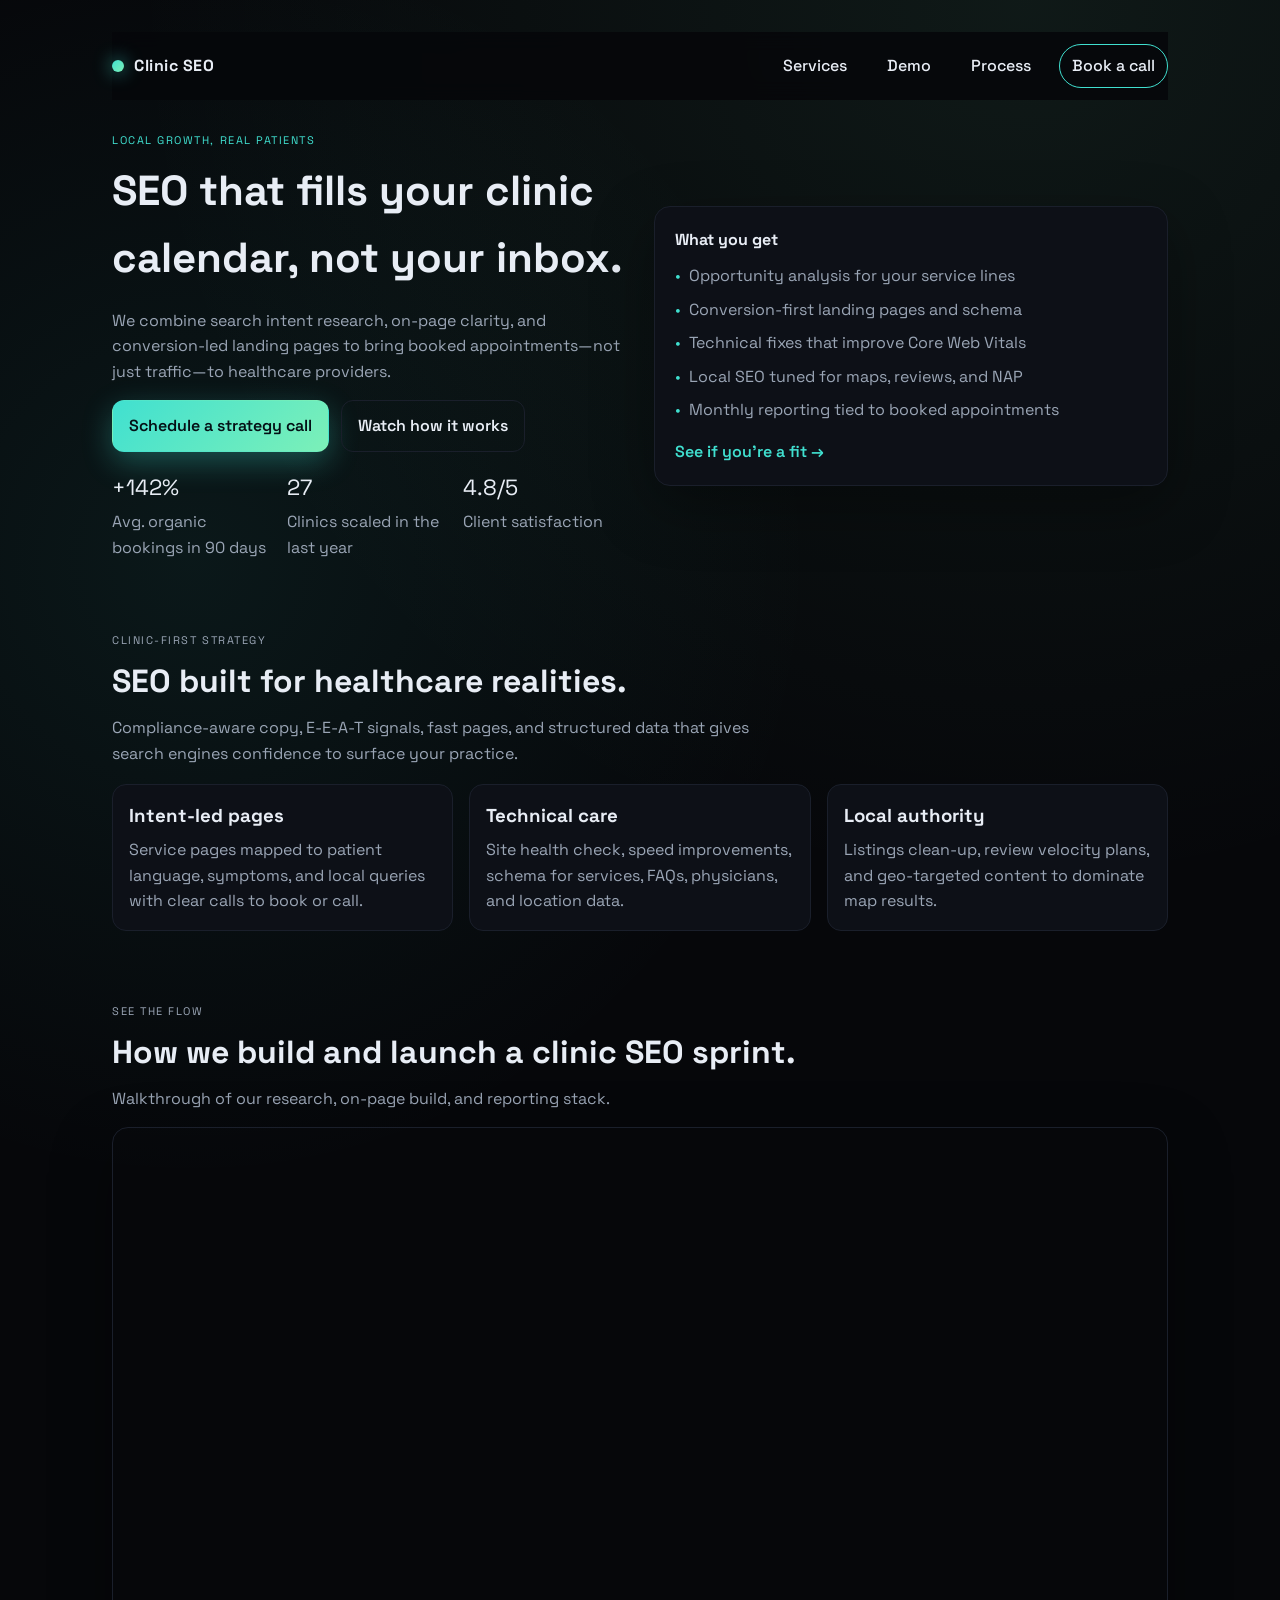
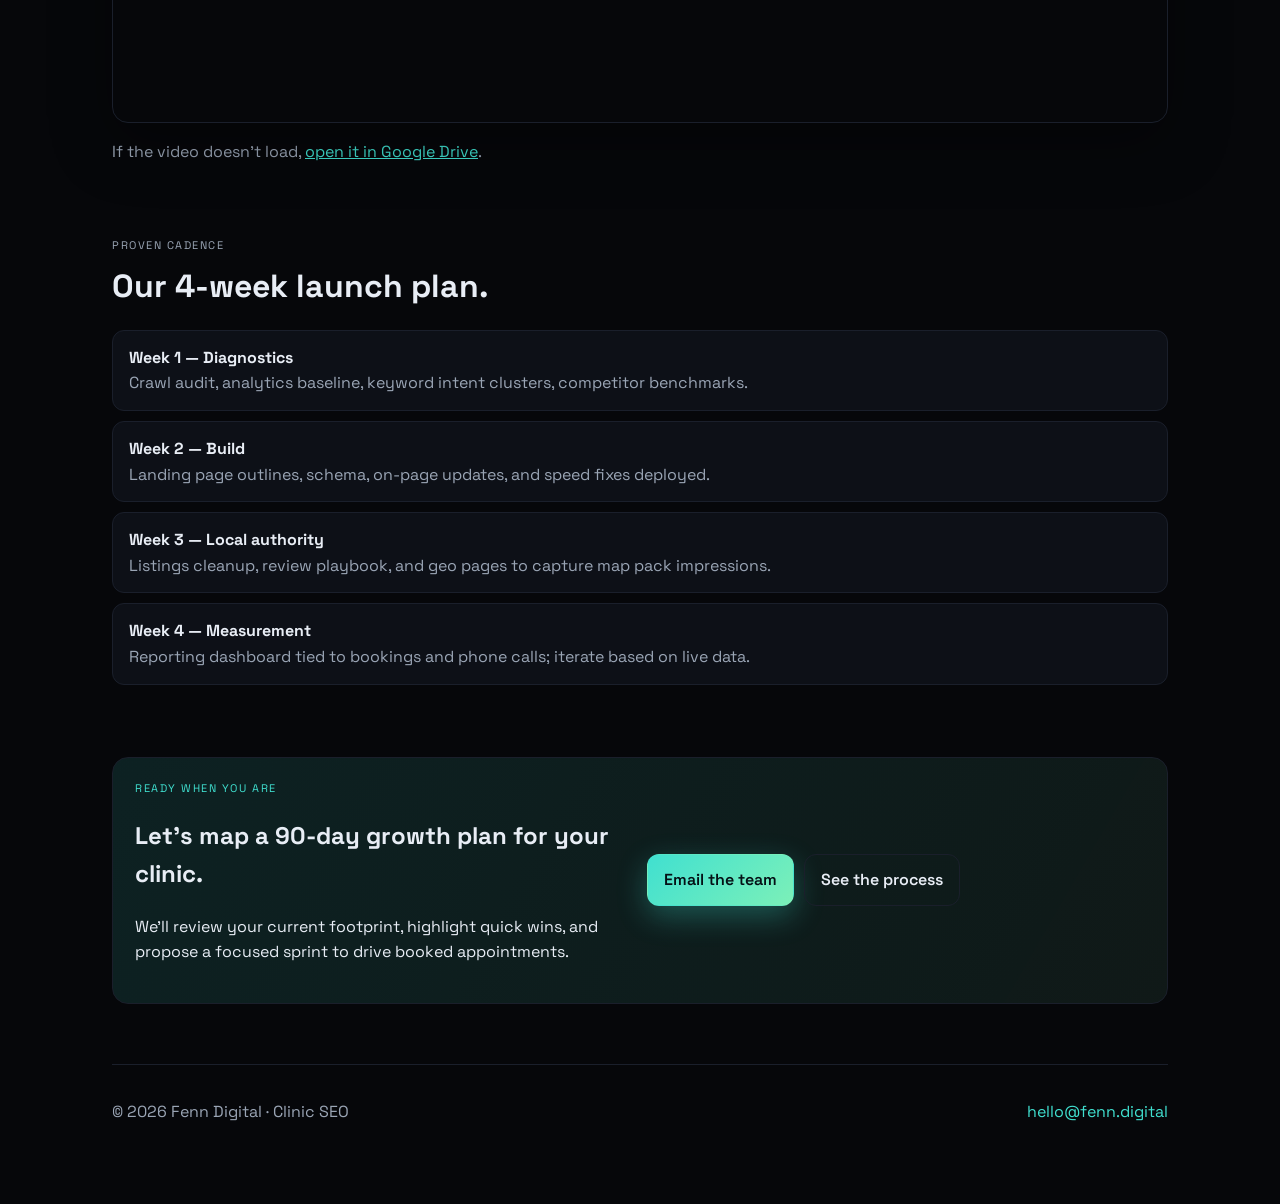
==== index.html @ ebbe173c "Add clinic SEO landing page" ====
<!doctype html>
<html lang="en">
<head>
  <meta charset="UTF-8" />
  <meta name="viewport" content="width=device-width, initial-scale=1.0" />
  <title>Clinic SEO | Fenn Digital</title>
  <link rel="preconnect" href="https://fonts.googleapis.com" />
  <link rel="preconnect" href="https://fonts.gstatic.com" crossorigin />
  <link href="https://fonts.googleapis.com/css2?family=Space+Grotesk:wght@400;500;600;700&display=swap" rel="stylesheet" />
  <link rel="stylesheet" href="styles.css" />
</head>
<body>
  <div class="page-shell">
    <header class="topbar">
      <div class="brand">
        <span class="dot"></span>
        <span class="wordmark">Clinic SEO</span>
      </div>
      <nav class="nav">
        <a href="#services">Services</a>
        <a href="#video">Demo</a>
        <a href="#process">Process</a>
        <a class="cta" href="#cta">Book a call</a>
      </nav>
    </header>

    <main>
      <section class="hero">
        <div class="hero__copy">
          <p class="eyebrow">Local Growth, Real Patients</p>
          <h1>SEO that fills your clinic calendar, not your inbox.</h1>
          <p class="lede">
            We combine search intent research, on-page clarity, and conversion-led landing pages to bring booked appointments—not just traffic—to healthcare providers.
          </p>
          <div class="hero__actions">
            <a class="btn primary" href="#cta">Schedule a strategy call</a>
            <a class="btn ghost" href="#video">Watch how it works</a>
          </div>
          <div class="metrics">
            <div>
              <p class="metric__value">+142%</p>
              <p class="metric__label">Avg. organic bookings in 90 days</p>
            </div>
            <div>
              <p class="metric__value">27</p>
              <p class="metric__label">Clinics scaled in the last year</p>
            </div>
            <div>
              <p class="metric__value">4.8/5</p>
              <p class="metric__label">Client satisfaction</p>
            </div>
          </div>
        </div>
        <div class="hero__card">
          <div class="card__title">What you get</div>
          <ul class="card__list">
            <li>Opportunity analysis for your service lines</li>
            <li>Conversion-first landing pages and schema</li>
            <li>Technical fixes that improve Core Web Vitals</li>
            <li>Local SEO tuned for maps, reviews, and NAP</li>
            <li>Monthly reporting tied to booked appointments</li>
          </ul>
          <a class="card__link" href="#cta">See if you’re a fit →</a>
        </div>
      </section>

      <section id="services" class="section grid">
        <div class="section__header">
          <p class="eyebrow">Clinic-first strategy</p>
          <h2>SEO built for healthcare realities.</h2>
          <p>Compliance-aware copy, E-E-A-T signals, fast pages, and structured data that gives search engines confidence to surface your practice.</p>
        </div>
        <div class="pillars">
          <article class="pillar">
            <h3>Intent-led pages</h3>
            <p>Service pages mapped to patient language, symptoms, and local queries with clear calls to book or call.</p>
          </article>
          <article class="pillar">
            <h3>Technical care</h3>
            <p>Site health check, speed improvements, schema for services, FAQs, physicians, and location data.</p>
          </article>
          <article class="pillar">
            <h3>Local authority</h3>
            <p>Listings clean-up, review velocity plans, and geo-targeted content to dominate map results.</p>
          </article>
        </div>
      </section>

      <section id="video" class="section video">
        <div class="section__header">
          <p class="eyebrow">See the flow</p>
          <h2>How we build and launch a clinic SEO sprint.</h2>
          <p>Walkthrough of our research, on-page build, and reporting stack.</p>
        </div>
        <div class="video__frame">
          <iframe
            src="https://drive.google.com/file/d/1JS0Y3JZQpVuIO9oC51JYxpTWgDy35bZ6/preview"
            allow="autoplay; fullscreen"
            allowfullscreen
            title="Clinic SEO video overview"
          ></iframe>
        </div>
        <p class="video__note">If the video doesn’t load, <a href="https://drive.google.com/file/d/1JS0Y3JZQpVuIO9oC51JYxpTWgDy35bZ6/view?usp=sharing" target="_blank" rel="noreferrer">open it in Google Drive</a>.</p>
      </section>

      <section id="process" class="section process">
        <div class="section__header">
          <p class="eyebrow">Proven cadence</p>
          <h2>Our 4-week launch plan.</h2>
        </div>
        <ol class="steps">
          <li>
            <span class="step__title">Week 1 — Diagnostics</span>
            <span class="step__copy">Crawl audit, analytics baseline, keyword intent clusters, competitor benchmarks.</span>
          </li>
          <li>
            <span class="step__title">Week 2 — Build</span>
            <span class="step__copy">Landing page outlines, schema, on-page updates, and speed fixes deployed.</span>
          </li>
          <li>
            <span class="step__title">Week 3 — Local authority</span>
            <span class="step__copy">Listings cleanup, review playbook, and geo pages to capture map pack impressions.</span>
          </li>
          <li>
            <span class="step__title">Week 4 — Measurement</span>
            <span class="step__copy">Reporting dashboard tied to bookings and phone calls; iterate based on live data.</span>
          </li>
        </ol>
      </section>

      <section id="cta" class="section cta">
        <div class="cta__box">
          <div>
            <p class="eyebrow">Ready when you are</p>
            <h2>Let’s map a 90-day growth plan for your clinic.</h2>
            <p>We’ll review your current footprint, highlight quick wins, and propose a focused sprint to drive booked appointments.</p>
          </div>
          <div class="cta__actions">
            <a class="btn primary" href="mailto:hello@fenn.digital?subject=Clinic%20SEO%20Consultation">Email the team</a>
            <a class="btn ghost" href="#process">See the process</a>
          </div>
        </div>
      </section>
    </main>

    <footer class="footer">
      <p>© <span id="year"></span> Fenn Digital · Clinic SEO</p>
      <a href="mailto:hello@fenn.digital">hello@fenn.digital</a>
    </footer>
  </div>

  <script>
    document.getElementById('year').textContent = new Date().getFullYear();
  </script>
</body>
</html>
---- styles.css ----
:root {
  --bg: #06070a;
  --card: #0d1017;
  --accent: #40e0d0;
  --accent-2: #7cf0b8;
  --text: #e8edf5;
  --muted: #9aa5b5;
  --border: #1a1f2b;
  --shadow: 0 20px 60px rgba(0, 0, 0, 0.35);
}

* {
  box-sizing: border-box;
}

body {
  margin: 0;
  font-family: 'Space Grotesk', system-ui, -apple-system, sans-serif;
  background: radial-gradient(circle at 15% 20%, rgba(64, 224, 208, 0.08), transparent 25%),
    radial-gradient(circle at 80% 0%, rgba(124, 240, 184, 0.08), transparent 30%),
    var(--bg);
  color: var(--text);
  line-height: 1.6;
  min-height: 100vh;
}

.page-shell {
  max-width: 1100px;
  margin: 0 auto;
  padding: 32px 22px 64px;
}

.topbar {
  display: flex;
  align-items: center;
  justify-content: space-between;
  padding: 12px 0;
  position: sticky;
  top: 0;
  background: rgba(6, 7, 10, 0.9);
  backdrop-filter: blur(10px);
  z-index: 10;
}

.brand {
  display: flex;
  align-items: center;
  gap: 10px;
  font-weight: 700;
  letter-spacing: 0.5px;
}

.brand .dot {
  width: 12px;
  height: 12px;
  border-radius: 50%;
  background: linear-gradient(135deg, var(--accent), var(--accent-2));
  box-shadow: 0 0 18px rgba(64, 224, 208, 0.8);
}

.nav {
  display: flex;
  gap: 16px;
  align-items: center;
}

.nav a {
  color: var(--text);
  text-decoration: none;
  font-weight: 500;
  padding: 8px 12px;
  border-radius: 999px;
  transition: background 0.2s ease, color 0.2s ease;
}

.nav a:hover {
  background: rgba(64, 224, 208, 0.08);
}

.nav .cta {
  border: 1px solid var(--accent);
}

.hero {
  display: grid;
  grid-template-columns: repeat(auto-fit, minmax(280px, 1fr));
  gap: 28px;
  margin-top: 32px;
  align-items: center;
}

.hero__copy h1 {
  font-size: clamp(28px, 5vw, 42px);
  margin: 8px 0 12px;
}

.hero__copy .lede {
  color: var(--muted);
  max-width: 560px;
}

.eyebrow {
  text-transform: uppercase;
  letter-spacing: 0.14em;
  font-size: 11px;
  color: var(--accent);
  margin: 0;
}

.hero__actions {
  display: flex;
  gap: 12px;
  margin: 16px 0 10px;
}

.btn {
  padding: 12px 16px;
  border-radius: 12px;
  text-decoration: none;
  font-weight: 600;
  color: var(--text);
  border: 1px solid transparent;
  display: inline-flex;
  align-items: center;
  gap: 6px;
  transition: transform 0.15s ease, box-shadow 0.2s ease, border 0.2s ease, background 0.2s ease;
}

.btn.primary {
  background: linear-gradient(135deg, var(--accent), var(--accent-2));
  color: #041015;
  box-shadow: 0 10px 30px rgba(64, 224, 208, 0.3);
}

.btn.ghost {
  border: 1px solid var(--border);
}

.btn:hover {
  transform: translateY(-1px);
  box-shadow: 0 12px 24px rgba(0, 0, 0, 0.2);
}

.metrics {
  display: grid;
  grid-template-columns: repeat(auto-fit, minmax(160px, 1fr));
  gap: 12px;
  margin-top: 18px;
}

.metric__value {
  font-size: 22px;
  margin: 0 0 4px;
}

.metric__label {
  margin: 0;
  color: var(--muted);
}

.hero__card {
  background: var(--card);
  padding: 20px;
  border: 1px solid var(--border);
  border-radius: 16px;
  box-shadow: var(--shadow);
}

.card__title {
  font-weight: 700;
  margin-bottom: 10px;
}

.card__list {
  list-style: none;
  padding: 0;
  margin: 0 0 16px;
  display: grid;
  gap: 8px;
  color: var(--muted);
}

.card__list li::before {
  content: '•';
  color: var(--accent);
  margin-right: 8px;
}

.card__link {
  color: var(--accent);
  text-decoration: none;
  font-weight: 600;
}

.section {
  margin-top: 72px;
}

.section__header h2 {
  margin: 6px 0 8px;
  font-size: clamp(24px, 4vw, 32px);
}

.section__header p {
  color: var(--muted);
  margin: 0;
  max-width: 640px;
}

.pillars {
  display: grid;
  grid-template-columns: repeat(auto-fit, minmax(220px, 1fr));
  gap: 16px;
  margin-top: 18px;
}

.pillar {
  background: var(--card);
  padding: 16px;
  border-radius: 14px;
  border: 1px solid var(--border);
}

.pillar h3 {
  margin: 0 0 6px;
}

.pillar p {
  margin: 0;
  color: var(--muted);
}

.video {
  display: grid;
  gap: 16px;
}

.video__frame {
  position: relative;
  padding-top: 56.25%;
  border-radius: 16px;
  overflow: hidden;
  border: 1px solid var(--border);
  box-shadow: var(--shadow);
}

.video__frame iframe {
  position: absolute;
  top: 0;
  left: 0;
  width: 100%;
  height: 100%;
  border: none;
}

.video__note {
  margin: 0;
  color: var(--muted);
}

.video__note a {
  color: var(--accent);
}

.process .steps {
  list-style: none;
  padding: 0;
  margin: 18px 0 0;
  display: grid;
  gap: 10px;
}

.process .steps li {
  background: var(--card);
  border: 1px solid var(--border);
  padding: 14px 16px;
  border-radius: 12px;
}

.step__title {
  display: block;
  font-weight: 700;
}

.step__copy {
  color: var(--muted);
}

.cta .cta__box {
  background: linear-gradient(120deg, rgba(64, 224, 208, 0.12), rgba(124, 240, 184, 0.08));
  border: 1px solid var(--border);
  padding: 22px;
  border-radius: 16px;
  display: grid;
  grid-template-columns: repeat(auto-fit, minmax(240px, 1fr));
  gap: 14px;
}

.cta__actions {
  display: flex;
  gap: 10px;
  align-items: center;
}

.footer {
  margin-top: 60px;
  display: flex;
  align-items: center;
  justify-content: space-between;
  color: var(--muted);
  border-top: 1px solid var(--border);
  padding-top: 18px;
}

.footer a {
  color: var(--accent);
  text-decoration: none;
}

@media (max-width: 640px) {
  .topbar {
    flex-direction: column;
    align-items: flex-start;
    gap: 10px;
  }
  .nav {
    flex-wrap: wrap;
    gap: 10px;
  }
  .hero__actions, .cta__actions {
    flex-direction: column;
    align-items: stretch;
  }
  .footer {
    flex-direction: column;
    gap: 6px;
    align-items: flex-start;
  }
}
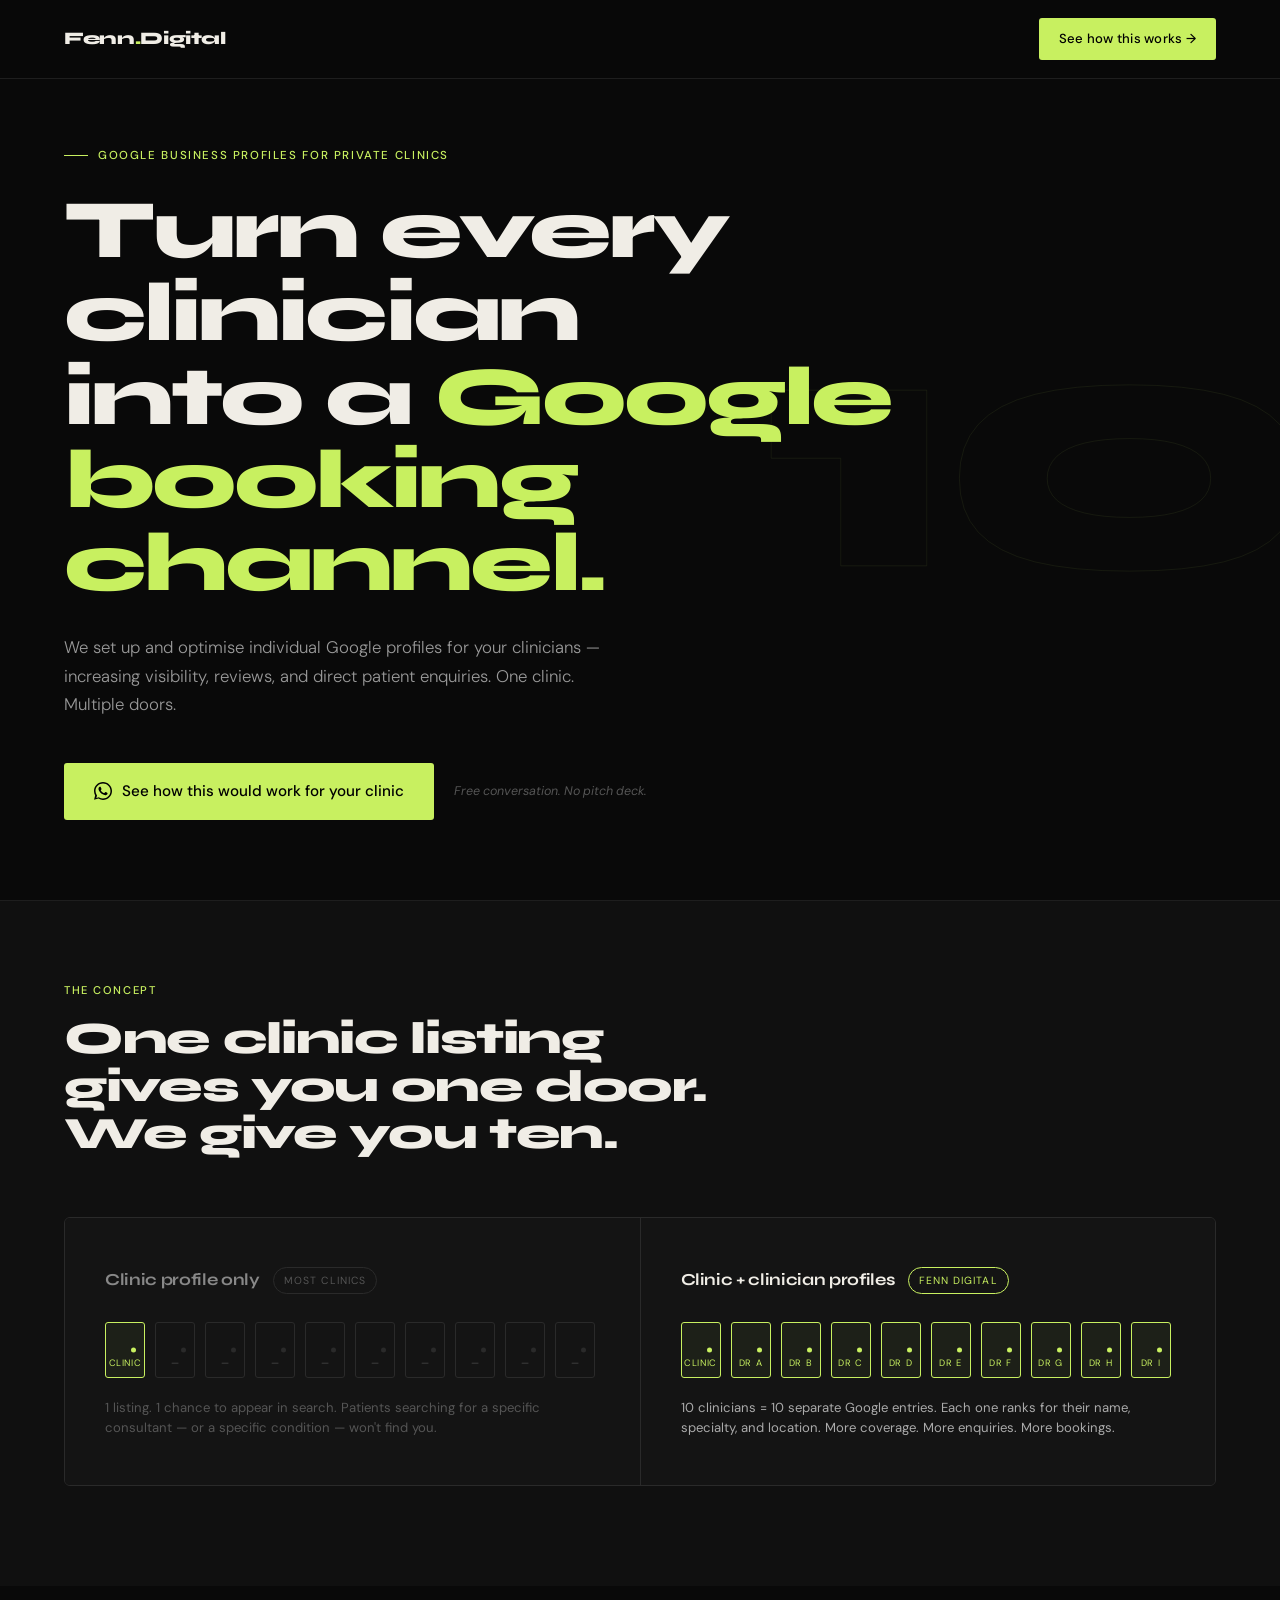
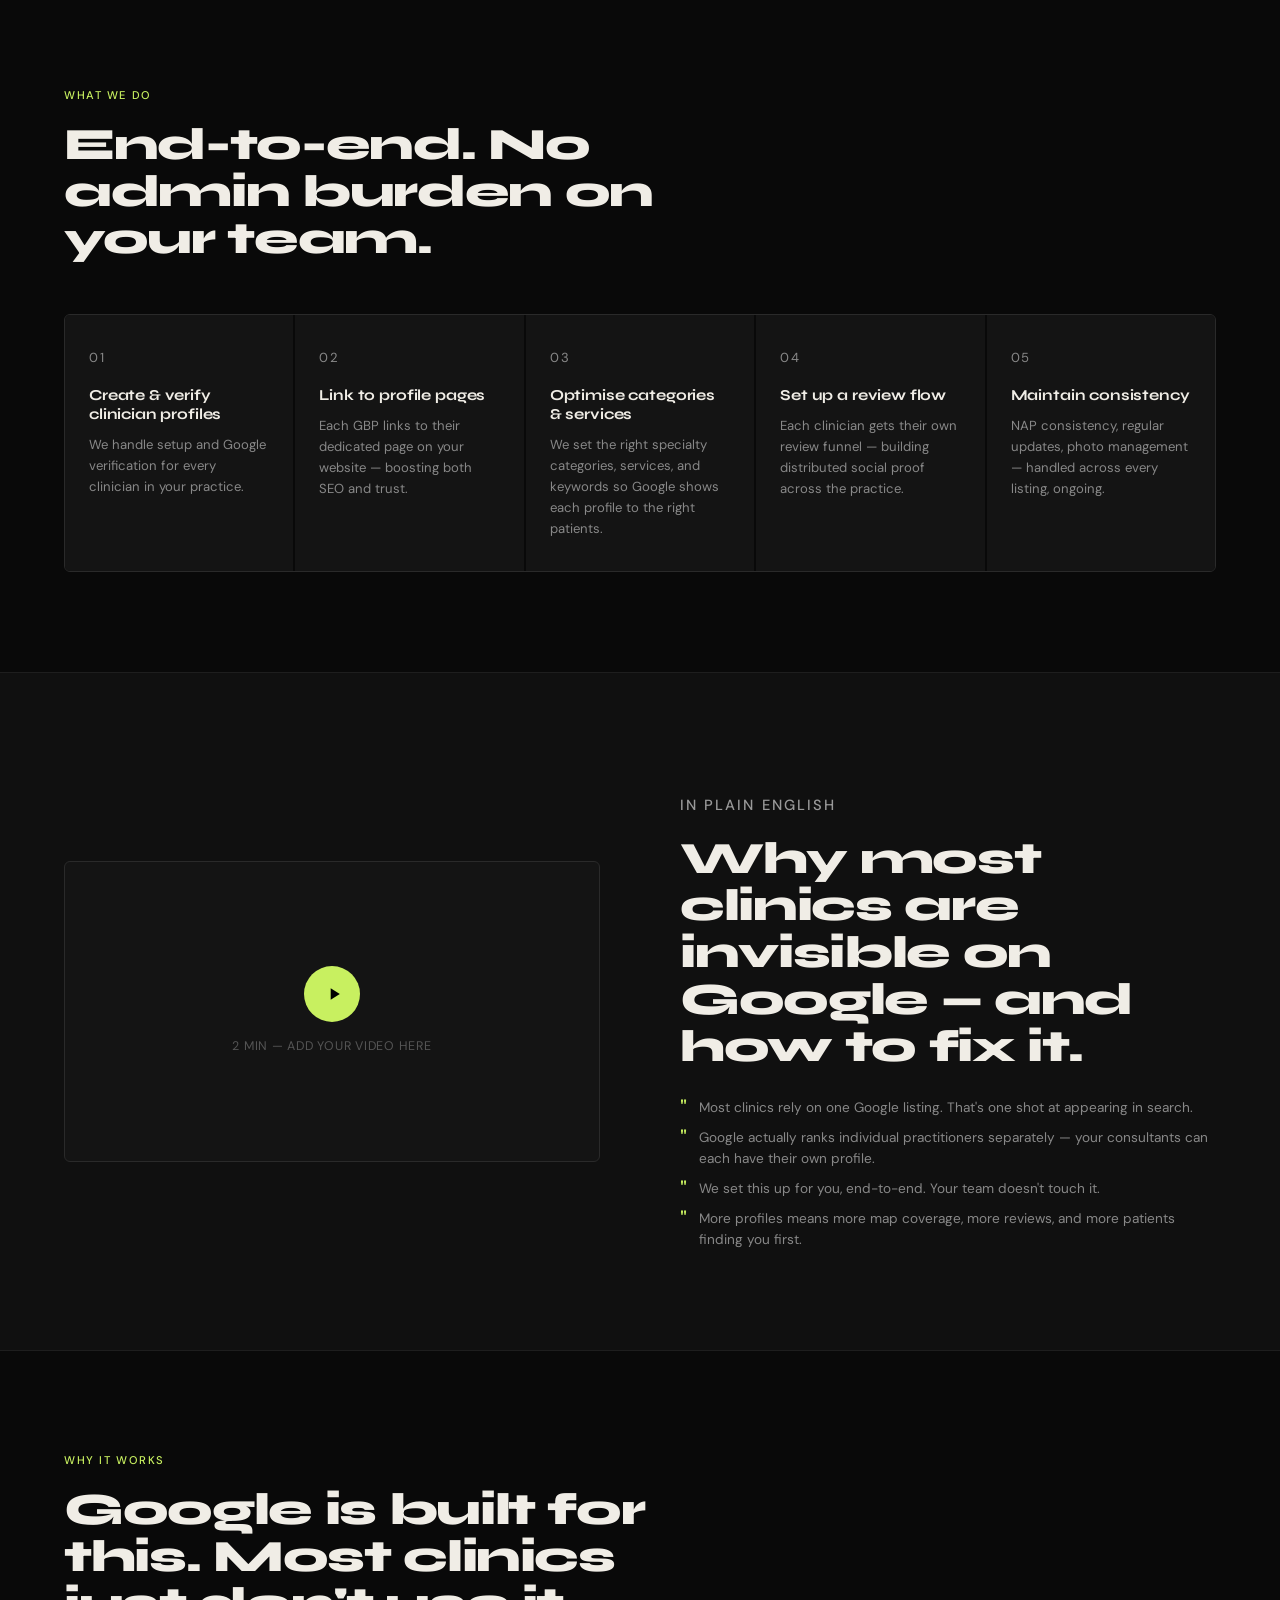
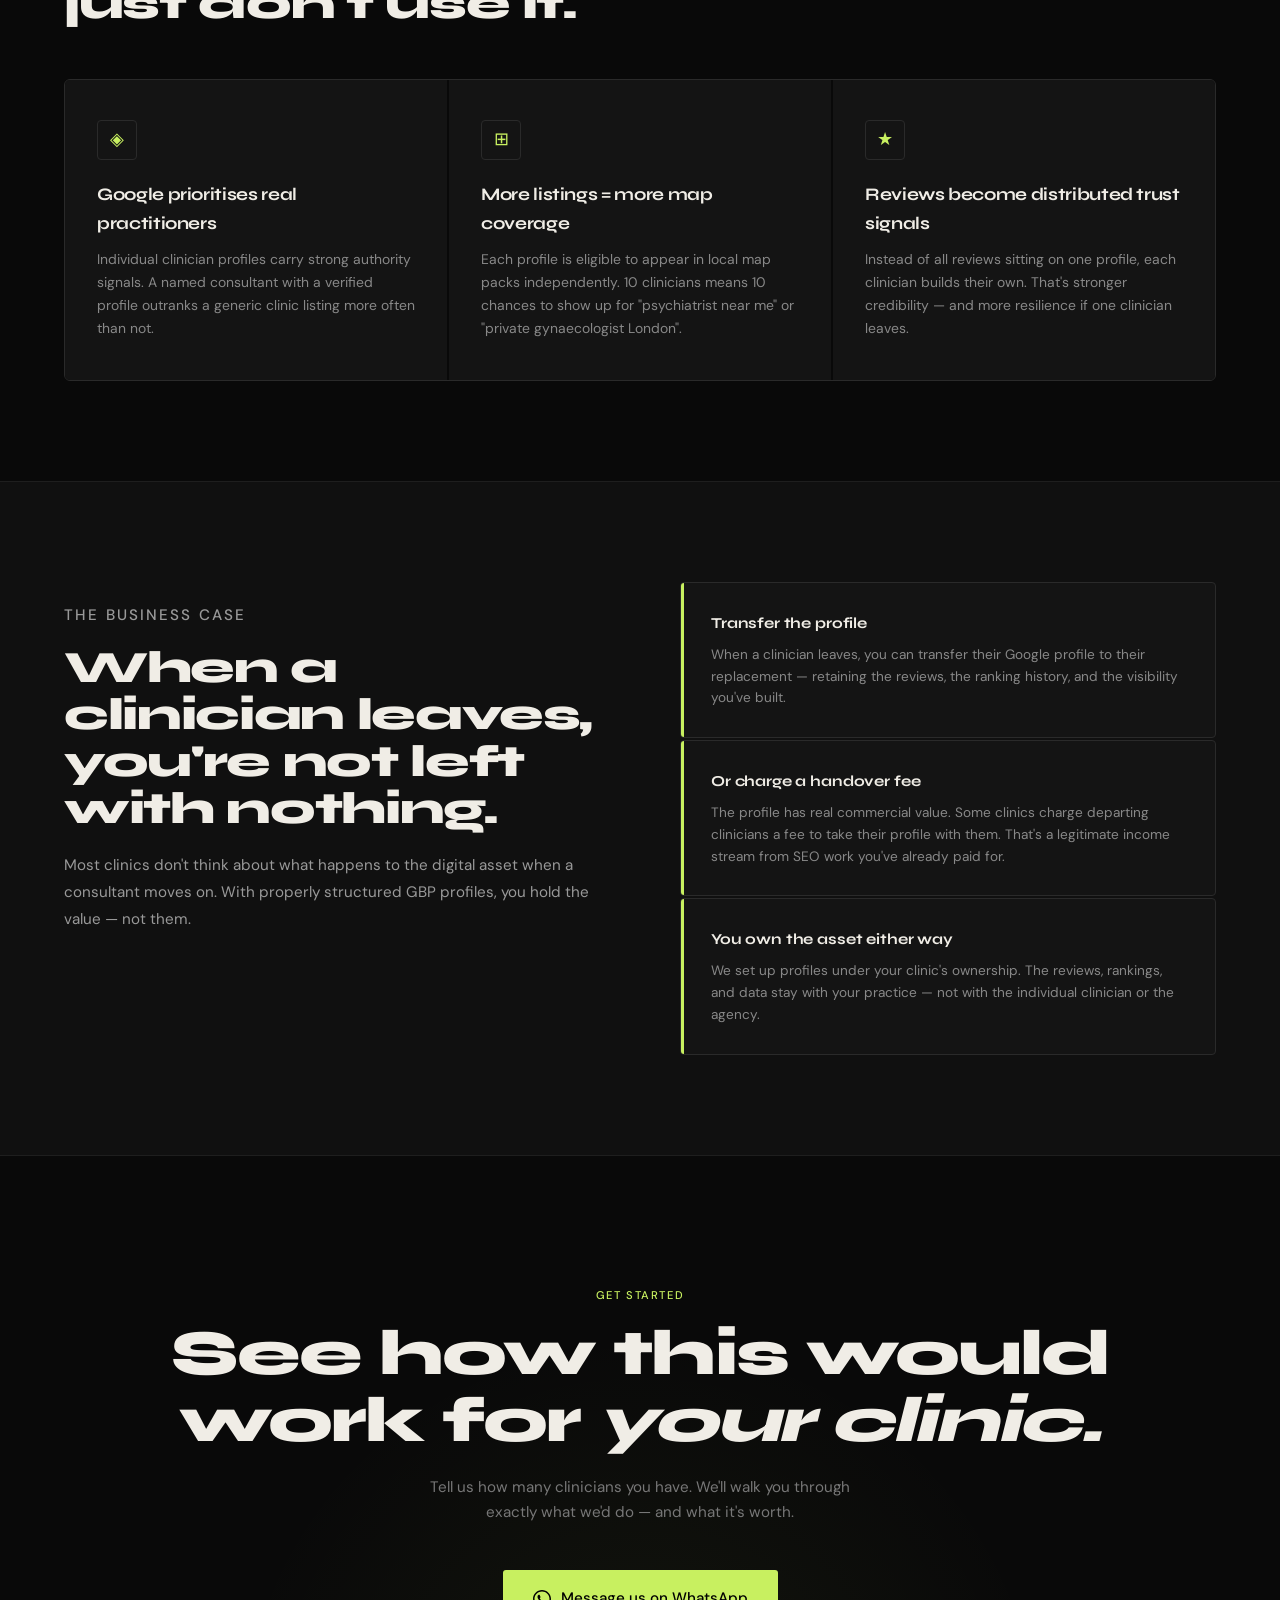
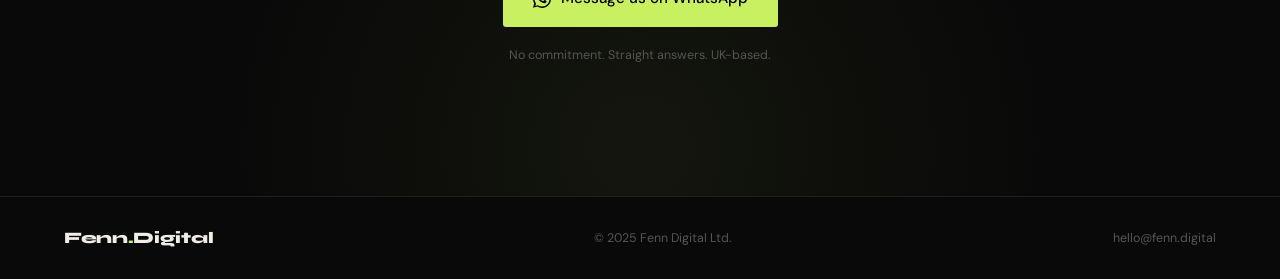
==== commit e2dd7715: "Make fenn-gbp-doors the site index" ====
--- a/index.html
+++ b/index.html
@@ -1,156 +1,632 @@
-<!doctype html>
+<!DOCTYPE html>
 <html lang="en">
 <head>
-  <meta charset="UTF-8" />
-  <meta name="viewport" content="width=device-width, initial-scale=1.0" />
-  <title>Clinic SEO | Fenn Digital</title>
-  <link rel="preconnect" href="https://fonts.googleapis.com" />
-  <link rel="preconnect" href="https://fonts.gstatic.com" crossorigin />
-  <link href="https://fonts.googleapis.com/css2?family=Space+Grotesk:wght@400;500;600;700&display=swap" rel="stylesheet" />
-  <link rel="stylesheet" href="styles.css" />
+<meta charset="UTF-8">
+<meta name="viewport" content="width=device-width, initial-scale=1.0">
+<title>More Doors Into Your Clinic — Fenn Digital</title>
+<link rel="preconnect" href="https://fonts.googleapis.com">
+<link rel="preconnect" href="https://fonts.gstatic.com" crossorigin>
+<link href="https://fonts.googleapis.com/css2?family=Syne:wght@700;800&family=DM+Sans:ital,opsz,wght@0,9..40,300;0,9..40,400;0,9..40,500;1,9..40,300&display=swap" rel="stylesheet">
+<style>
+  *, *::before, *::after { box-sizing: border-box; margin: 0; padding: 0; }
+
+  :root {
+    --black: #090909;
+    --off-black: #101010;
+    --card: #141414;
+    --border: #1e1e1e;
+    --border-mid: #2a2a2a;
+    --white: #f0ede6;
+    --accent: #c8f060;
+    --muted: #555;
+    --mid: #888;
+    --display: 'Syne', sans-serif;
+    --body: 'DM Sans', sans-serif;
+  }
+
+  html { scroll-behavior: smooth; }
+
+  body {
+    background: var(--black);
+    color: var(--white);
+    font-family: var(--body);
+    font-size: 17px;
+    line-height: 1.65;
+    overflow-x: hidden;
+  }
+
+  /* NAV */
+  nav {
+    position: fixed; top: 0; left: 0; right: 0; z-index: 100;
+    display: flex; align-items: center; justify-content: space-between;
+    padding: 18px 5vw;
+    background: rgba(9,9,9,0.9);
+    backdrop-filter: blur(14px);
+    border-bottom: 1px solid var(--border);
+  }
+  .logo {
+    font-family: var(--display); font-size: 1.1rem; font-weight: 800;
+    letter-spacing: -0.02em; color: var(--white); text-decoration: none;
+  }
+  .logo span { color: var(--accent); }
+  .nav-cta {
+    font-size: 0.82rem; font-weight: 500; letter-spacing: 0.02em;
+    background: var(--accent); color: #000; padding: 10px 20px;
+    border-radius: 3px; text-decoration: none; transition: opacity .2s;
+  }
+  .nav-cta:hover { opacity: .85; }
+
+  /* HERO */
+  .hero {
+    min-height: 100vh; display: flex; flex-direction: column;
+    justify-content: flex-end; padding: 140px 5vw 80px;
+    position: relative; overflow: hidden;
+  }
+
+  /* Large background number */
+  .hero-bg-num {
+    position: absolute; right: -2vw; top: 50%;
+    transform: translateY(-50%);
+    font-family: var(--display); font-size: clamp(180px, 28vw, 380px);
+    font-weight: 800; color: transparent;
+    -webkit-text-stroke: 1px rgba(200,240,96,0.07);
+    pointer-events: none; user-select: none;
+    letter-spacing: -0.04em; line-height: 1;
+  }
+
+  .hero-eyebrow {
+    display: inline-flex; align-items: center; gap: 10px;
+    font-size: 0.72rem; font-weight: 500; letter-spacing: 0.14em;
+    text-transform: uppercase; color: var(--accent); margin-bottom: 24px;
+    opacity: 0; animation: fadeUp .5s .1s forwards;
+  }
+  .hero-eyebrow::before {
+    content: ''; display: block; width: 24px; height: 1px; background: var(--accent);
+  }
+
+  h1 {
+    font-family: var(--display);
+    font-size: clamp(2.6rem, 6.5vw, 6rem);
+    font-weight: 800; line-height: 1.0; letter-spacing: -0.035em;
+    max-width: 860px;
+    opacity: 0; animation: fadeUp .65s .25s forwards;
+  }
+  h1 em { font-style: normal; color: var(--accent); }
+
+  .hero-sub {
+    max-width: 560px; margin-top: 28px;
+    font-size: 1.05rem; font-weight: 300; color: #999; line-height: 1.7;
+    opacity: 0; animation: fadeUp .65s .4s forwards;
+  }
+
+  .hero-cta-row {
+    display: flex; align-items: center; gap: 20px; flex-wrap: wrap;
+    margin-top: 44px;
+    opacity: 0; animation: fadeUp .65s .55s forwards;
+  }
+
+  .btn-primary {
+    display: inline-flex; align-items: center; gap: 10px;
+    background: var(--accent); color: #000;
+    font-family: var(--body); font-size: 0.95rem; font-weight: 500;
+    padding: 16px 30px; border-radius: 3px; text-decoration: none;
+    transition: transform .2s, opacity .2s;
+  }
+  .btn-primary:hover { transform: translateY(-2px); opacity: .9; }
+  .btn-primary svg { width: 18px; height: 18px; flex-shrink: 0; }
+
+  .hero-footnote { font-size: 0.78rem; color: var(--muted); font-style: italic; }
+
+  /* DOOR DIAGRAM */
+  .diagram-section {
+    padding: 80px 5vw 100px;
+    border-top: 1px solid var(--border);
+    background: var(--off-black);
+  }
+
+  .section-label {
+    font-size: 0.7rem; letter-spacing: 0.14em; text-transform: uppercase;
+    color: var(--accent); margin-bottom: 16px; font-weight: 500;
+  }
+
+  h2 {
+    font-family: var(--display);
+    font-size: clamp(1.8rem, 3.5vw, 3rem);
+    font-weight: 800; letter-spacing: -0.03em; line-height: 1.05;
+    max-width: 680px;
+  }
+
+  .diagram-wrap {
+    display: grid; grid-template-columns: 1fr 1px 1fr;
+    gap: 0; margin-top: 60px;
+    border: 1px solid var(--border-mid); border-radius: 6px; overflow: hidden;
+  }
+
+  .diagram-col {
+    padding: 48px 40px;
+    background: var(--card);
+  }
+
+  .diagram-divider {
+    background: var(--border-mid);
+  }
+
+  .diagram-col h3 {
+    font-family: var(--display); font-size: 1.05rem; font-weight: 700;
+    letter-spacing: -0.02em; margin-bottom: 28px; color: var(--mid);
+  }
+
+  .diagram-col h3 .badge {
+    display: inline-block; font-size: 0.65rem; letter-spacing: 0.1em;
+    text-transform: uppercase; border: 1px solid var(--border-mid);
+    padding: 4px 10px; border-radius: 40px; margin-left: 10px;
+    font-family: var(--body); vertical-align: middle; color: var(--muted);
+    font-weight: 400;
+  }
+
+  .diagram-col.active h3 { color: var(--white); }
+  .diagram-col.active h3 .badge {
+    border-color: var(--accent); color: var(--accent);
+  }
+
+  /* Door visualisation */
+  .doors-row {
+    display: flex; flex-wrap: wrap; gap: 10px; align-items: flex-start;
+  }
+
+  .door {
+    width: 40px; height: 56px;
+    border: 1.5px solid var(--border-mid);
+    border-radius: 3px;
+    position: relative;
+    display: flex; align-items: flex-end; justify-content: center;
+    padding-bottom: 6px;
+    transition: border-color .2s;
+  }
+
+  .door::before {
+    content: '';
+    position: absolute; top: 50%; right: 8px;
+    transform: translateY(-50%);
+    width: 5px; height: 5px;
+    border-radius: 50%;
+    background: var(--border-mid);
+  }
+
+  .door.lit {
+    border-color: var(--accent);
+    background: rgba(200,240,96,0.05);
+  }
+  .door.lit::before { background: var(--accent); }
+
+  .door-label {
+    font-size: 0.58rem; letter-spacing: 0.06em;
+    text-transform: uppercase; color: var(--muted); text-align: center;
+  }
+  .door.lit .door-label { color: var(--accent); }
+
+  .diagram-foot {
+    margin-top: 20px; font-size: 0.82rem; color: var(--muted); line-height: 1.5;
+  }
+  .diagram-col.active .diagram-foot { color: #aaa; }
+
+  /* WHAT WE DO */
+  .what-section { padding: 100px 5vw; }
+
+  .steps-grid {
+    display: grid; grid-template-columns: repeat(5, 1fr);
+    gap: 2px; margin-top: 52px;
+    border: 1px solid var(--border-mid); border-radius: 6px; overflow: hidden;
+  }
+
+  .step-card {
+    background: var(--card); padding: 32px 24px;
+    position: relative; overflow: hidden;
+    transition: background .2s;
+  }
+  .step-card:hover { background: #1a1a1a; }
+  .step-card::after {
+    content: ''; position: absolute; bottom: 0; left: 0; right: 0;
+    height: 2px; background: var(--accent);
+    transform: scaleX(0); transform-origin: left; transition: transform .3s;
+  }
+  .step-card:hover::after { transform: scaleX(1); }
+
+  .step-n {
+    font-size: 0.65rem; letter-spacing: 0.14em; text-transform: uppercase;
+    color: var(--accent); margin-bottom: 18px;
+  }
+  .step-card h3 {
+    font-family: var(--display); font-size: 0.95rem; font-weight: 700;
+    letter-spacing: -0.01em; margin-bottom: 10px; line-height: 1.25;
+  }
+  .step-card p { font-size: 0.82rem; color: var(--mid); line-height: 1.6; }
+
+  /* VIDEO */
+  .video-section {
+    padding: 100px 5vw;
+    background: var(--off-black);
+    border-top: 1px solid var(--border);
+    border-bottom: 1px solid var(--border);
+  }
+
+  .video-inner {
+    display: grid; grid-template-columns: 1fr 1fr; gap: 80px; align-items: center;
+  }
+
+  .video-placeholder {
+    background: var(--card);
+    border: 1px solid var(--border-mid);
+    border-radius: 6px;
+    aspect-ratio: 16/9;
+    display: flex; flex-direction: column;
+    align-items: center; justify-content: center; gap: 14px;
+    cursor: pointer; position: relative; overflow: hidden;
+    transition: border-color .25s;
+  }
+  .video-placeholder:hover { border-color: var(--accent); }
+
+  .play-btn {
+    width: 56px; height: 56px; border-radius: 50%;
+    background: var(--accent);
+    display: flex; align-items: center; justify-content: center;
+    transition: transform .2s;
+  }
+  .video-placeholder:hover .play-btn { transform: scale(1.08); }
+  .play-btn svg { width: 20px; height: 20px; margin-left: 3px; }
+
+  .video-placeholder span {
+    font-size: 0.78rem; color: var(--muted); letter-spacing: 0.06em; text-transform: uppercase;
+  }
+
+  .video-copy h2 { max-width: 100%; }
+  .video-copy p {
+    margin-top: 20px; color: #999; font-size: 0.92rem; line-height: 1.75;
+  }
+
+  .script-lines {
+    margin-top: 28px; display: flex; flex-direction: column; gap: 10px;
+  }
+  .script-line {
+    display: flex; gap: 12px; align-items: flex-start;
+    font-size: 0.85rem; color: var(--mid); line-height: 1.5;
+  }
+  .script-line::before {
+    content: '"';
+    font-family: var(--display); font-size: 1.4rem; color: var(--accent);
+    line-height: 1; flex-shrink: 0; margin-top: -2px;
+  }
+
+  /* WHY IT WORKS */
+  .why-section { padding: 100px 5vw; }
+
+  .why-grid {
+    display: grid; grid-template-columns: repeat(3, 1fr);
+    gap: 2px; margin-top: 52px;
+    border: 1px solid var(--border-mid); border-radius: 6px; overflow: hidden;
+  }
+
+  .why-card {
+    background: var(--card); padding: 40px 32px;
+  }
+
+  .why-icon {
+    width: 40px; height: 40px;
+    border: 1px solid var(--border-mid); border-radius: 4px;
+    display: flex; align-items: center; justify-content: center;
+    color: var(--accent); font-size: 1.1rem; margin-bottom: 20px;
+  }
+
+  .why-card h3 {
+    font-family: var(--display); font-size: 1.1rem; font-weight: 700;
+    letter-spacing: -0.02em; margin-bottom: 10px;
+  }
+  .why-card p { font-size: 0.87rem; color: var(--mid); line-height: 1.65; }
+
+  /* COMMERCIAL HOOK */
+  .commercial-section {
+    padding: 100px 5vw;
+    background: var(--off-black);
+    border-top: 1px solid var(--border);
+    border-bottom: 1px solid var(--border);
+  }
+
+  .commercial-inner {
+    display: grid; grid-template-columns: 1fr 1fr; gap: 80px; align-items: start;
+  }
+
+  .commercial-copy h2 { max-width: 100%; }
+  .commercial-copy p {
+    margin-top: 20px; font-size: 0.95rem; color: #999; line-height: 1.75;
+  }
+
+  .scenario-cards {
+    display: flex; flex-direction: column; gap: 2px;
+  }
+
+  .scenario {
+    background: var(--card); border: 1px solid var(--border-mid);
+    border-radius: 4px; padding: 28px 30px;
+    position: relative; overflow: hidden;
+  }
+
+  .scenario::before {
+    content: '';
+    position: absolute; left: 0; top: 0; bottom: 0;
+    width: 3px; background: var(--accent);
+  }
+
+  .scenario h4 {
+    font-family: var(--display); font-size: 0.95rem; font-weight: 700;
+    letter-spacing: -0.01em; margin-bottom: 8px;
+  }
+  .scenario p { font-size: 0.85rem; color: var(--mid); line-height: 1.6; }
+
+  /* CTA SECTION */
+  .cta-section {
+    padding: 130px 5vw;
+    text-align: center; position: relative; overflow: hidden;
+  }
+  .cta-section::before {
+    content: '';
+    position: absolute; bottom: -400px; left: 50%; transform: translateX(-50%);
+    width: 900px; height: 900px;
+    background: radial-gradient(circle, rgba(200,240,96,0.055) 0%, transparent 65%);
+    pointer-events: none;
+  }
+
+  .cta-section h2 {
+    max-width: 100%; margin: 12px auto 0;
+    font-size: clamp(2.2rem, 5vw, 4.2rem);
+  }
+
+  .cta-section .sub {
+    max-width: 440px; margin: 20px auto 44px;
+    font-size: 0.95rem; color: #777; line-height: 1.7;
+  }
+
+  .cta-note {
+    margin-top: 18px; font-size: 0.78rem; color: var(--muted);
+  }
+
+  /* FOOTER */
+  footer {
+    border-top: 1px solid var(--border);
+    padding: 28px 5vw;
+    display: flex; align-items: center; justify-content: space-between;
+    flex-wrap: wrap; gap: 10px;
+  }
+  footer p { font-size: 0.78rem; color: var(--muted); }
+  footer a { color: var(--muted); text-decoration: none; }
+  footer a:hover { color: var(--white); }
+
+  /* REVEAL */
+  .reveal { opacity: 0; transform: translateY(18px); transition: opacity .6s ease, transform .6s ease; }
+  .reveal.visible { opacity: 1; transform: translateY(0); }
+
+  /* KEYFRAMES */
+  @keyframes fadeUp {
+    from { opacity: 0; transform: translateY(22px); }
+    to   { opacity: 1; transform: translateY(0); }
+  }
+
+  /* RESPONSIVE */
+  @media (max-width: 900px) {
+    .steps-grid { grid-template-columns: 1fr 1fr; }
+    .why-grid { grid-template-columns: 1fr; }
+    .video-inner, .commercial-inner { grid-template-columns: 1fr; gap: 44px; }
+    .diagram-wrap { grid-template-columns: 1fr; }
+    .diagram-divider { width: 100%; height: 1px; }
+  }
+  @media (max-width: 600px) {
+    .steps-grid { grid-template-columns: 1fr; }
+    nav .nav-cta { display: none; }
+    h1 { font-size: 2.4rem; }
+  }
+</style>
 </head>
 <body>
-  <div class="page-shell">
-    <header class="topbar">
-      <div class="brand">
-        <span class="dot"></span>
-        <span class="wordmark">Clinic SEO</span>
+
+<!-- NAV -->
+<nav>
+  <a href="#" class="logo">Fenn<span>.</span>Digital</a>
+  <a href="https://wa.me/YOURNUMBER" class="nav-cta" target="_blank">See how this works →</a>
+</nav>
+
+<!-- HERO -->
+<section class="hero">
+  <div class="hero-bg-num" aria-hidden="true">10</div>
+  <p class="hero-eyebrow">Google Business Profiles for Private Clinics</p>
+  <h1>Turn every clinician<br>into a <em>Google booking<br>channel.</em></h1>
+  <p class="hero-sub">We set up and optimise individual Google profiles for your clinicians — increasing visibility, reviews, and direct patient enquiries. One clinic. Multiple doors.</p>
+  <div class="hero-cta-row">
+    <a href="https://wa.me/YOURNUMBER" class="btn-primary" target="_blank">
+      <svg viewBox="0 0 24 24" fill="currentColor"><path d="M17.472 14.382c-.297-.149-1.758-.867-2.03-.967-.273-.099-.471-.148-.67.15-.197.297-.767.966-.94 1.164-.173.199-.347.223-.644.075-.297-.15-1.255-.463-2.39-1.475-.883-.788-1.48-1.761-1.653-2.059-.173-.297-.018-.458.13-.606.134-.133.298-.347.446-.52.149-.174.198-.298.298-.497.099-.198.05-.371-.025-.52-.075-.149-.669-1.612-.916-2.207-.242-.579-.487-.5-.669-.51-.173-.008-.371-.01-.57-.01-.198 0-.52.074-.792.372-.272.297-1.04 1.016-1.04 2.479 0 1.462 1.065 2.875 1.213 3.074.149.198 2.096 3.2 5.077 4.487.709.306 1.262.489 1.694.625.712.227 1.36.195 1.871.118.571-.085 1.758-.719 2.006-1.413.248-.694.248-1.289.173-1.413-.074-.124-.272-.198-.57-.347z"/><path d="M12 0C5.373 0 0 5.373 0 12c0 2.127.558 4.12 1.533 5.845L.054 23.5l5.8-1.519A11.95 11.95 0 0012 24c6.627 0 12-5.373 12-12S18.627 0 12 0zm0 22c-1.853 0-3.587-.5-5.084-1.37l-.363-.214-3.443.901.92-3.349-.235-.375A9.953 9.953 0 012 12C2 6.477 6.477 2 12 2s10 4.477 10 10-4.477 10-10 10z"/></svg>
+      See how this would work for your clinic
+    </a>
+    <span class="hero-footnote">Free conversation. No pitch deck.</span>
+  </div>
+</section>
+
+<!-- DIAGRAM -->
+<section class="diagram-section">
+  <p class="section-label reveal">The concept</p>
+  <h2 class="reveal">One clinic listing gives you one door.<br>We give you ten.</h2>
+
+  <div class="diagram-wrap reveal">
+    <!-- Left: single listing -->
+    <div class="diagram-col">
+      <h3>Clinic profile only <span class="badge">Most clinics</span></h3>
+      <div class="doors-row">
+        <div class="door lit">
+          <span class="door-label">Clinic</span>
+        </div>
+        <!-- dim placeholder doors to show missed opportunity -->
+        <div class="door"><span class="door-label">—</span></div>
+        <div class="door"><span class="door-label">—</span></div>
+        <div class="door"><span class="door-label">—</span></div>
+        <div class="door"><span class="door-label">—</span></div>
+        <div class="door"><span class="door-label">—</span></div>
+        <div class="door"><span class="door-label">—</span></div>
+        <div class="door"><span class="door-label">—</span></div>
+        <div class="door"><span class="door-label">—</span></div>
+        <div class="door"><span class="door-label">—</span></div>
       </div>
-      <nav class="nav">
-        <a href="#services">Services</a>
-        <a href="#video">Demo</a>
-        <a href="#process">Process</a>
-        <a class="cta" href="#cta">Book a call</a>
-      </nav>
-    </header>
-
-    <main>
-      <section class="hero">
-        <div class="hero__copy">
-          <p class="eyebrow">Local Growth, Real Patients</p>
-          <h1>SEO that fills your clinic calendar, not your inbox.</h1>
-          <p class="lede">
-            We combine search intent research, on-page clarity, and conversion-led landing pages to bring booked appointments—not just traffic—to healthcare providers.
-          </p>
-          <div class="hero__actions">
-            <a class="btn primary" href="#cta">Schedule a strategy call</a>
-            <a class="btn ghost" href="#video">Watch how it works</a>
-          </div>
-          <div class="metrics">
-            <div>
-              <p class="metric__value">+142%</p>
-              <p class="metric__label">Avg. organic bookings in 90 days</p>
-            </div>
-            <div>
-              <p class="metric__value">27</p>
-              <p class="metric__label">Clinics scaled in the last year</p>
-            </div>
-            <div>
-              <p class="metric__value">4.8/5</p>
-              <p class="metric__label">Client satisfaction</p>
-            </div>
-          </div>
-        </div>
-        <div class="hero__card">
-          <div class="card__title">What you get</div>
-          <ul class="card__list">
-            <li>Opportunity analysis for your service lines</li>
-            <li>Conversion-first landing pages and schema</li>
-            <li>Technical fixes that improve Core Web Vitals</li>
-            <li>Local SEO tuned for maps, reviews, and NAP</li>
-            <li>Monthly reporting tied to booked appointments</li>
-          </ul>
-          <a class="card__link" href="#cta">See if you’re a fit →</a>
-        </div>
-      </section>
-
-      <section id="services" class="section grid">
-        <div class="section__header">
-          <p class="eyebrow">Clinic-first strategy</p>
-          <h2>SEO built for healthcare realities.</h2>
-          <p>Compliance-aware copy, E-E-A-T signals, fast pages, and structured data that gives search engines confidence to surface your practice.</p>
-        </div>
-        <div class="pillars">
-          <article class="pillar">
-            <h3>Intent-led pages</h3>
-            <p>Service pages mapped to patient language, symptoms, and local queries with clear calls to book or call.</p>
-          </article>
-          <article class="pillar">
-            <h3>Technical care</h3>
-            <p>Site health check, speed improvements, schema for services, FAQs, physicians, and location data.</p>
-          </article>
-          <article class="pillar">
-            <h3>Local authority</h3>
-            <p>Listings clean-up, review velocity plans, and geo-targeted content to dominate map results.</p>
-          </article>
-        </div>
-      </section>
-
-      <section id="video" class="section video">
-        <div class="section__header">
-          <p class="eyebrow">See the flow</p>
-          <h2>How we build and launch a clinic SEO sprint.</h2>
-          <p>Walkthrough of our research, on-page build, and reporting stack.</p>
-        </div>
-        <div class="video__frame">
-          <iframe
-            src="https://drive.google.com/file/d/1JS0Y3JZQpVuIO9oC51JYxpTWgDy35bZ6/preview"
-            allow="autoplay; fullscreen"
-            allowfullscreen
-            title="Clinic SEO video overview"
-          ></iframe>
-        </div>
-        <p class="video__note">If the video doesn’t load, <a href="https://drive.google.com/file/d/1JS0Y3JZQpVuIO9oC51JYxpTWgDy35bZ6/view?usp=sharing" target="_blank" rel="noreferrer">open it in Google Drive</a>.</p>
-      </section>
-
-      <section id="process" class="section process">
-        <div class="section__header">
-          <p class="eyebrow">Proven cadence</p>
-          <h2>Our 4-week launch plan.</h2>
-        </div>
-        <ol class="steps">
-          <li>
-            <span class="step__title">Week 1 — Diagnostics</span>
-            <span class="step__copy">Crawl audit, analytics baseline, keyword intent clusters, competitor benchmarks.</span>
-          </li>
-          <li>
-            <span class="step__title">Week 2 — Build</span>
-            <span class="step__copy">Landing page outlines, schema, on-page updates, and speed fixes deployed.</span>
-          </li>
-          <li>
-            <span class="step__title">Week 3 — Local authority</span>
-            <span class="step__copy">Listings cleanup, review playbook, and geo pages to capture map pack impressions.</span>
-          </li>
-          <li>
-            <span class="step__title">Week 4 — Measurement</span>
-            <span class="step__copy">Reporting dashboard tied to bookings and phone calls; iterate based on live data.</span>
-          </li>
-        </ol>
-      </section>
-
-      <section id="cta" class="section cta">
-        <div class="cta__box">
-          <div>
-            <p class="eyebrow">Ready when you are</p>
-            <h2>Let’s map a 90-day growth plan for your clinic.</h2>
-            <p>We’ll review your current footprint, highlight quick wins, and propose a focused sprint to drive booked appointments.</p>
-          </div>
-          <div class="cta__actions">
-            <a class="btn primary" href="mailto:hello@fenn.digital?subject=Clinic%20SEO%20Consultation">Email the team</a>
-            <a class="btn ghost" href="#process">See the process</a>
-          </div>
-        </div>
-      </section>
-    </main>
-
-    <footer class="footer">
-      <p>© <span id="year"></span> Fenn Digital · Clinic SEO</p>
-      <a href="mailto:hello@fenn.digital">hello@fenn.digital</a>
-    </footer>
+      <p class="diagram-foot">1 listing. 1 chance to appear in search. Patients searching for a specific consultant — or a specific condition — won't find you.</p>
+    </div>
+
+    <div class="diagram-divider"></div>
+
+    <!-- Right: clinician profiles -->
+    <div class="diagram-col active">
+      <h3>Clinic + clinician profiles <span class="badge">Fenn Digital</span></h3>
+      <div class="doors-row">
+        <div class="door lit"><span class="door-label">Clinic</span></div>
+        <div class="door lit"><span class="door-label">Dr A</span></div>
+        <div class="door lit"><span class="door-label">Dr B</span></div>
+        <div class="door lit"><span class="door-label">Dr C</span></div>
+        <div class="door lit"><span class="door-label">Dr D</span></div>
+        <div class="door lit"><span class="door-label">Dr E</span></div>
+        <div class="door lit"><span class="door-label">Dr F</span></div>
+        <div class="door lit"><span class="door-label">Dr G</span></div>
+        <div class="door lit"><span class="door-label">Dr H</span></div>
+        <div class="door lit"><span class="door-label">Dr I</span></div>
+      </div>
+      <p class="diagram-foot">10 clinicians = 10 separate Google entries. Each one ranks for their name, specialty, and location. More coverage. More enquiries. More bookings.</p>
+    </div>
   </div>
-
-  <script>
-    document.getElementById('year').textContent = new Date().getFullYear();
-  </script>
+</section>
+
+<!-- WHAT WE DO -->
+<section class="what-section">
+  <p class="section-label reveal">What we do</p>
+  <h2 class="reveal">End-to-end. No admin burden on your team.</h2>
+  <div class="steps-grid reveal">
+    <div class="step-card">
+      <p class="step-n">01</p>
+      <h3>Create & verify clinician profiles</h3>
+      <p>We handle setup and Google verification for every clinician in your practice.</p>
+    </div>
+    <div class="step-card">
+      <p class="step-n">02</p>
+      <h3>Link to profile pages</h3>
+      <p>Each GBP links to their dedicated page on your website — boosting both SEO and trust.</p>
+    </div>
+    <div class="step-card">
+      <p class="step-n">03</p>
+      <h3>Optimise categories & services</h3>
+      <p>We set the right specialty categories, services, and keywords so Google shows each profile to the right patients.</p>
+    </div>
+    <div class="step-card">
+      <p class="step-n">04</p>
+      <h3>Set up a review flow</h3>
+      <p>Each clinician gets their own review funnel — building distributed social proof across the practice.</p>
+    </div>
+    <div class="step-card">
+      <p class="step-n">05</p>
+      <h3>Maintain consistency</h3>
+      <p>NAP consistency, regular updates, photo management — handled across every listing, ongoing.</p>
+    </div>
+  </div>
+</section>
+
+<!-- VIDEO -->
+<section class="video-section">
+  <div class="video-inner">
+    <div class="video-placeholder reveal" role="button" aria-label="Watch explanation video">
+      <div class="play-btn">
+        <svg viewBox="0 0 24 24" fill="#000"><path d="M8 5v14l11-7z"/></svg>
+      </div>
+      <span>2 min — add your video here</span>
+    </div>
+    <div class="video-copy">
+      <p class="section-label reveal">In plain English</p>
+      <h2 class="reveal">Why most clinics are invisible on Google — and how to fix it.</h2>
+      <div class="script-lines reveal">
+        <div class="script-line">Most clinics rely on one Google listing. That's one shot at appearing in search.</div>
+        <div class="script-line">Google actually ranks individual practitioners separately — your consultants can each have their own profile.</div>
+        <div class="script-line">We set this up for you, end-to-end. Your team doesn't touch it.</div>
+        <div class="script-line">More profiles means more map coverage, more reviews, and more patients finding you first.</div>
+      </div>
+    </div>
+  </div>
+</section>
+
+<!-- WHY IT WORKS -->
+<section class="why-section">
+  <p class="section-label reveal">Why it works</p>
+  <h2 class="reveal">Google is built for this. Most clinics just don't use it.</h2>
+  <div class="why-grid reveal">
+    <div class="why-card">
+      <div class="why-icon">◈</div>
+      <h3>Google prioritises real practitioners</h3>
+      <p>Individual clinician profiles carry strong authority signals. A named consultant with a verified profile outranks a generic clinic listing more often than not.</p>
+    </div>
+    <div class="why-card">
+      <div class="why-icon">⊞</div>
+      <h3>More listings = more map coverage</h3>
+      <p>Each profile is eligible to appear in local map packs independently. 10 clinicians means 10 chances to show up for "psychiatrist near me" or "private gynaecologist London".</p>
+    </div>
+    <div class="why-card">
+      <div class="why-icon">★</div>
+      <h3>Reviews become distributed trust signals</h3>
+      <p>Instead of all reviews sitting on one profile, each clinician builds their own. That's stronger credibility — and more resilience if one clinician leaves.</p>
+    </div>
+  </div>
+</section>
+
+<!-- COMMERCIAL HOOK -->
+<section class="commercial-section">
+  <div class="commercial-inner">
+    <div class="commercial-copy">
+      <p class="section-label reveal">The business case</p>
+      <h2 class="reveal">When a clinician leaves, you're not left with nothing.</h2>
+      <p class="reveal">Most clinics don't think about what happens to the digital asset when a consultant moves on. With properly structured GBP profiles, you hold the value — not them.</p>
+    </div>
+    <div class="scenario-cards reveal">
+      <div class="scenario">
+        <h4>Transfer the profile</h4>
+        <p>When a clinician leaves, you can transfer their Google profile to their replacement — retaining the reviews, the ranking history, and the visibility you've built.</p>
+      </div>
+      <div class="scenario">
+        <h4>Or charge a handover fee</h4>
+        <p>The profile has real commercial value. Some clinics charge departing clinicians a fee to take their profile with them. That's a legitimate income stream from SEO work you've already paid for.</p>
+      </div>
+      <div class="scenario">
+        <h4>You own the asset either way</h4>
+        <p>We set up profiles under your clinic's ownership. The reviews, rankings, and data stay with your practice — not with the individual clinician or the agency.</p>
+      </div>
+    </div>
+  </div>
+</section>
+
+<!-- FINAL CTA -->
+<section class="cta-section">
+  <p class="section-label reveal">Get started</p>
+  <h2 class="reveal">See how this would<br>work for <em>your clinic.</em></h2>
+  <p class="sub reveal">Tell us how many clinicians you have. We'll walk you through exactly what we'd do — and what it's worth.</p>
+  <a href="https://wa.me/YOURNUMBER" class="btn-primary reveal" target="_blank" style="display:inline-flex; margin: 0 auto;">
+    <svg viewBox="0 0 24 24" fill="currentColor" style="width:18px;height:18px"><path d="M17.472 14.382c-.297-.149-1.758-.867-2.03-.967-.273-.099-.471-.148-.67.15-.197.297-.767.966-.94 1.164-.173.199-.347.223-.644.075-.297-.15-1.255-.463-2.39-1.475-.883-.788-1.48-1.761-1.653-2.059-.173-.297-.018-.458.13-.606.134-.133.298-.347.446-.52.149-.174.198-.298.298-.497.099-.198.05-.371-.025-.52-.075-.149-.669-1.612-.916-2.207-.242-.579-.487-.5-.669-.51-.173-.008-.371-.01-.57-.01-.198 0-.52.074-.792.372-.272.297-1.04 1.016-1.04 2.479 0 1.462 1.065 2.875 1.213 3.074.149.198 2.096 3.2 5.077 4.487.709.306 1.262.489 1.694.625.712.227 1.36.195 1.871.118.571-.085 1.758-.719 2.006-1.413.248-.694.248-1.289.173-1.413-.074-.124-.272-.198-.57-.347z"/><path d="M12 0C5.373 0 0 5.373 0 12c0 2.127.558 4.12 1.533 5.845L.054 23.5l5.8-1.519A11.95 11.95 0 0012 24c6.627 0 12-5.373 12-12S18.627 0 12 0zm0 22c-1.853 0-3.587-.5-5.084-1.37l-.363-.214-3.443.901.92-3.349-.235-.375A9.953 9.953 0 012 12C2 6.477 6.477 2 12 2s10 4.477 10 10-4.477 10-10 10z"/></svg>
+    Message us on WhatsApp
+  </a>
+  <p class="cta-note reveal">No commitment. Straight answers. UK-based.</p>
+</section>
+
+<!-- FOOTER -->
+<footer>
+  <a href="#" class="logo" style="font-size:1rem">Fenn<span style="color:var(--accent)">.</span>Digital</a>
+  <p>© 2025 Fenn Digital Ltd.</p>
+  <p><a href="mailto:hello@fenn.digital">hello@fenn.digital</a></p>
+</footer>
+
+<script>
+  const reveals = document.querySelectorAll('.reveal');
+  const io = new IntersectionObserver(entries => {
+    entries.forEach(e => {
+      if (e.isIntersecting) { e.target.classList.add('visible'); io.unobserve(e.target); }
+    });
+  }, { threshold: 0.1 });
+  reveals.forEach(el => io.observe(el));
+</script>
 </body>
 </html>
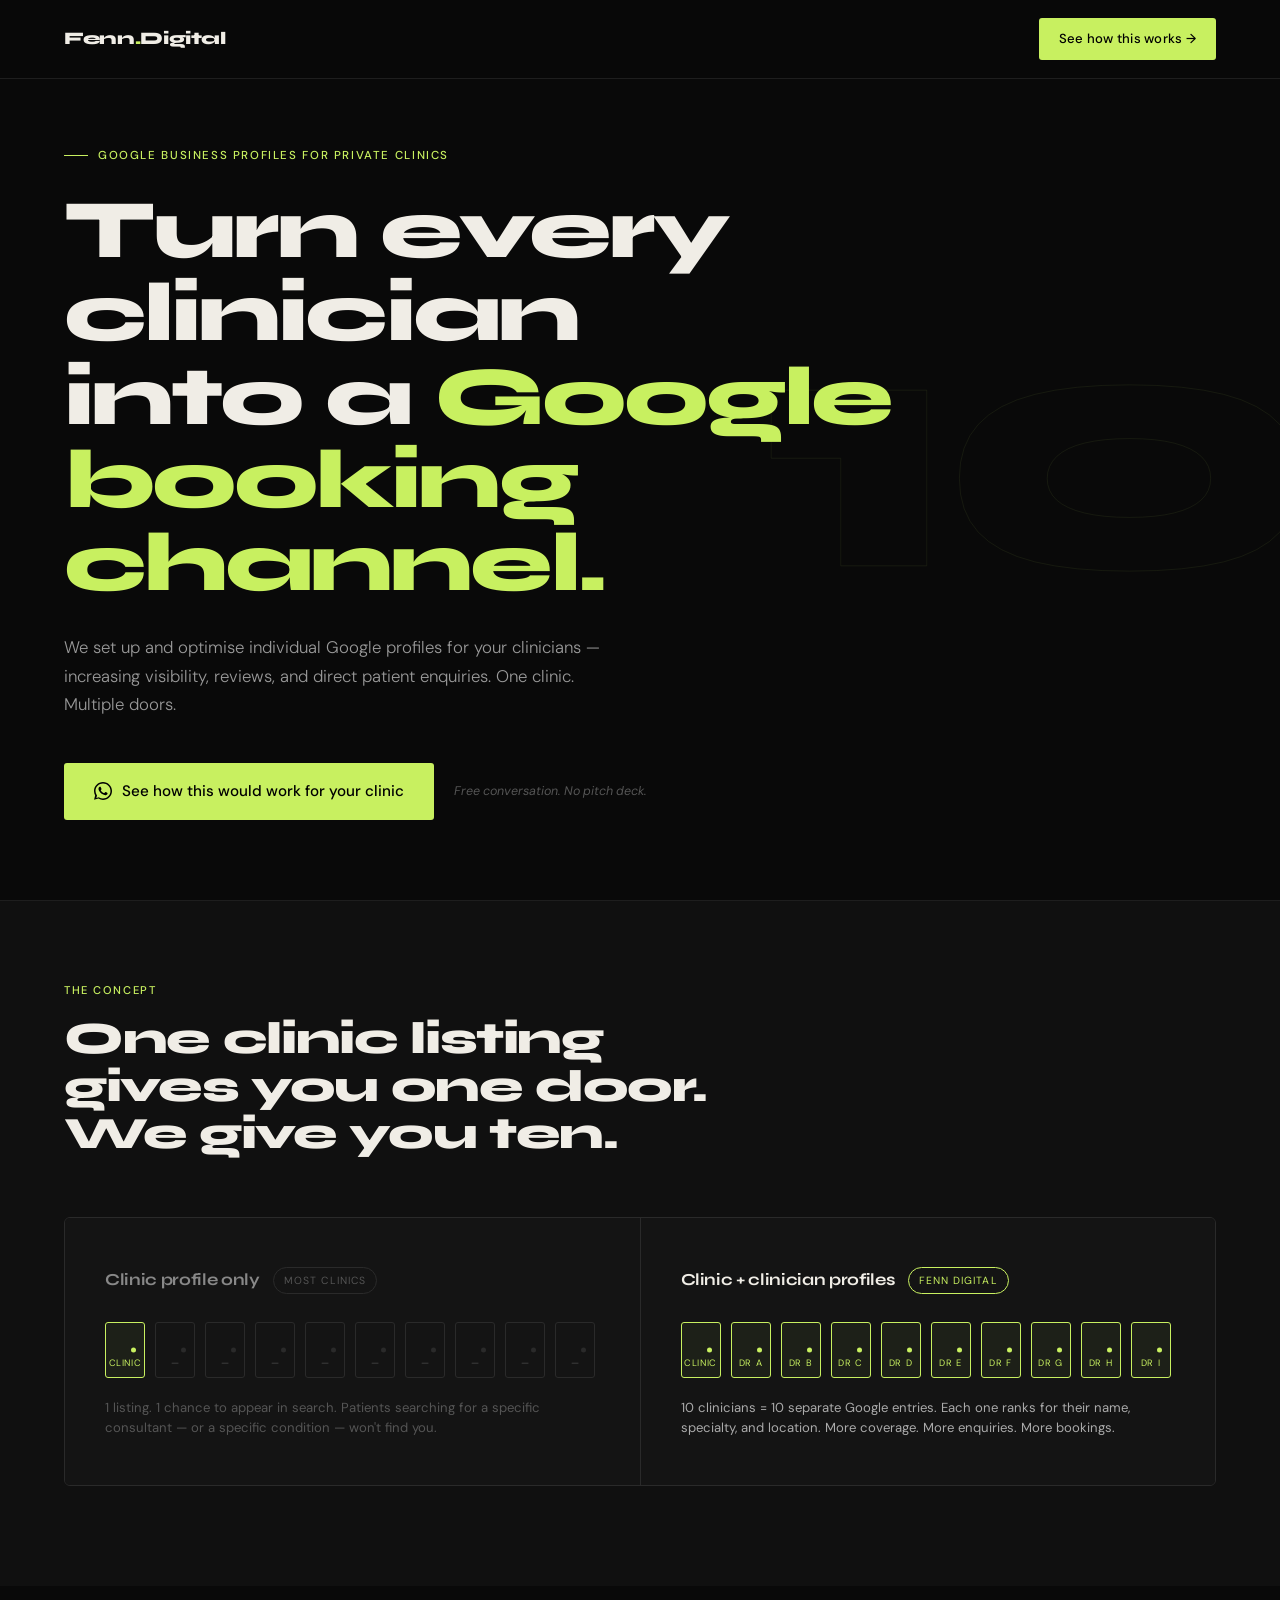
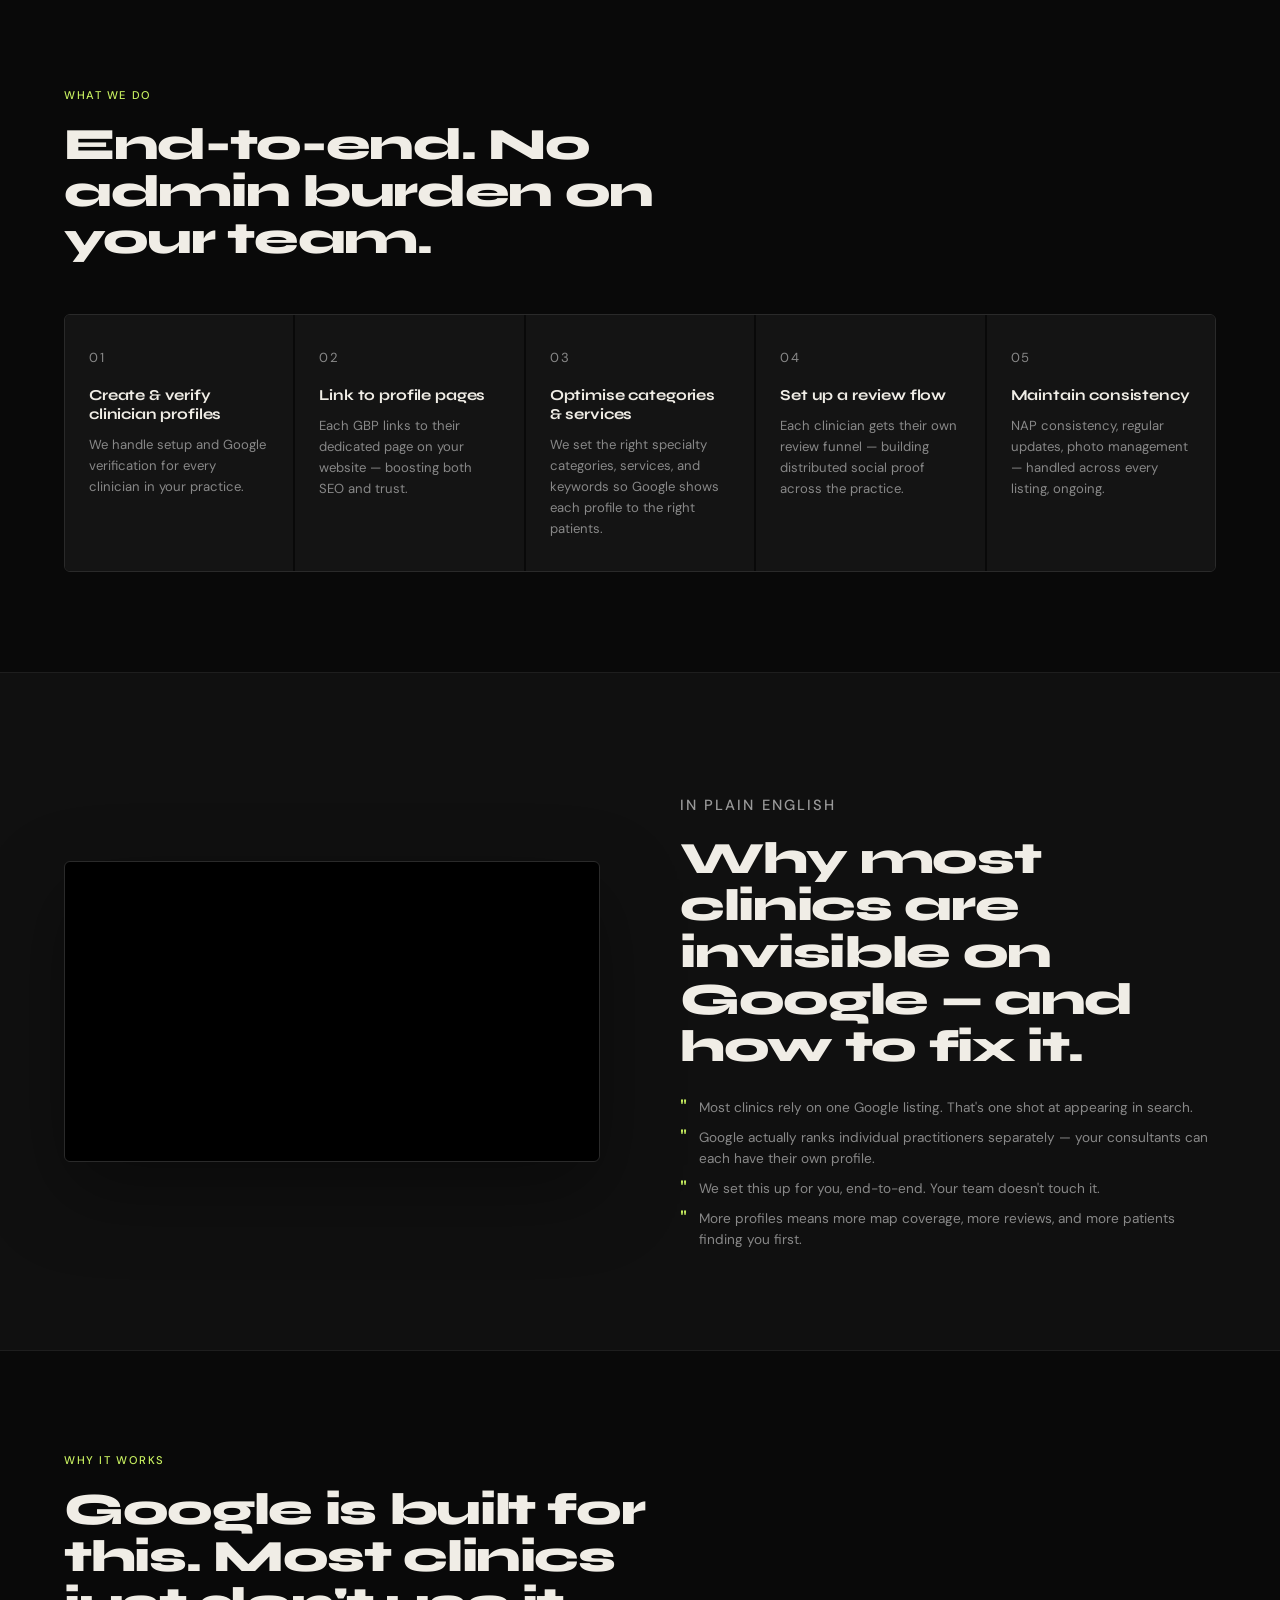
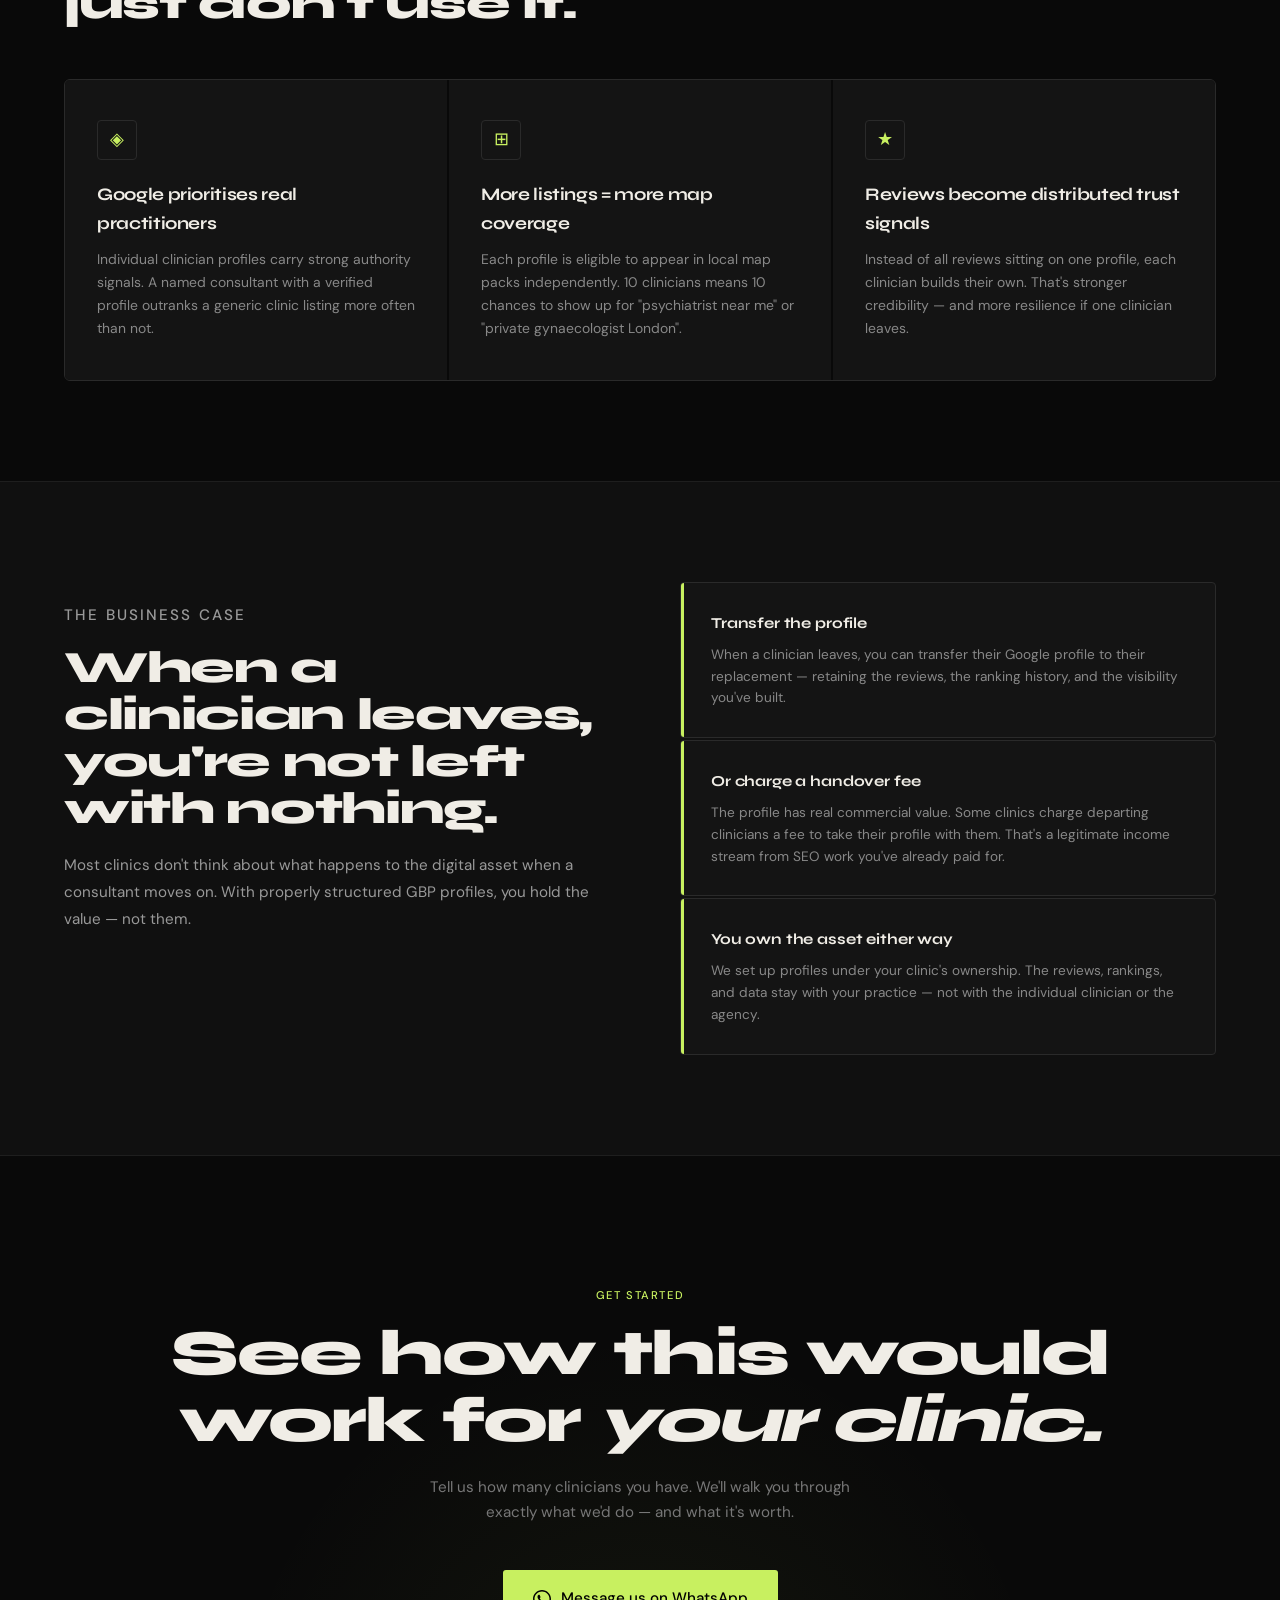
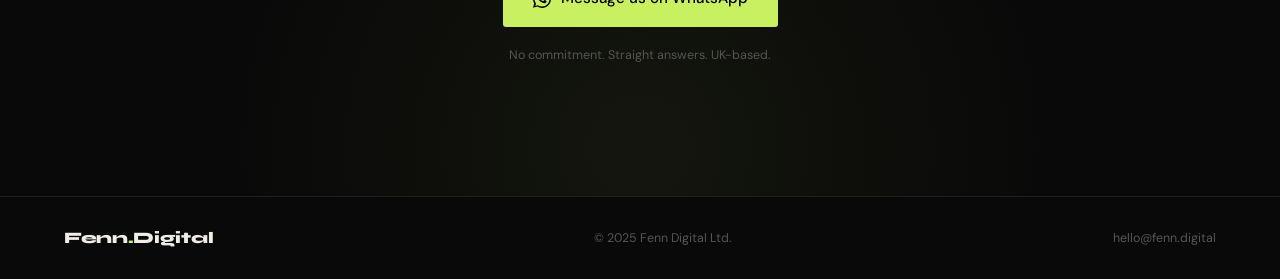
==== commit d89df295: "Embed clinic SEO Drive video" ====
--- a/index.html
+++ b/index.html
@@ -254,29 +254,19 @@
     display: grid; grid-template-columns: 1fr 1fr; gap: 80px; align-items: center;
   }
 
-  .video-placeholder {
-    background: var(--card);
+  .video-frame {
+    position: relative;
+    width: 100%;
+    aspect-ratio: 16 / 9;
     border: 1px solid var(--border-mid);
     border-radius: 6px;
-    aspect-ratio: 16/9;
-    display: flex; flex-direction: column;
-    align-items: center; justify-content: center; gap: 14px;
-    cursor: pointer; position: relative; overflow: hidden;
-    transition: border-color .25s;
-  }
-  .video-placeholder:hover { border-color: var(--accent); }
-
-  .play-btn {
-    width: 56px; height: 56px; border-radius: 50%;
-    background: var(--accent);
-    display: flex; align-items: center; justify-content: center;
-    transition: transform .2s;
-  }
-  .video-placeholder:hover .play-btn { transform: scale(1.08); }
-  .play-btn svg { width: 20px; height: 20px; margin-left: 3px; }
-
-  .video-placeholder span {
-    font-size: 0.78rem; color: var(--muted); letter-spacing: 0.06em; text-transform: uppercase;
+    overflow: hidden;
+    background: #000;
+    box-shadow: 0 30px 80px rgba(0,0,0,0.35);
+  }
+  .video-frame iframe {
+    position: absolute; inset: 0;
+    width: 100%; height: 100%; border: none;
   }
 
   .video-copy h2 { max-width: 100%; }
@@ -533,11 +523,13 @@
 <!-- VIDEO -->
 <section class="video-section">
   <div class="video-inner">
-    <div class="video-placeholder reveal" role="button" aria-label="Watch explanation video">
-      <div class="play-btn">
-        <svg viewBox="0 0 24 24" fill="#000"><path d="M8 5v14l11-7z"/></svg>
-      </div>
-      <span>2 min — add your video here</span>
+    <div class="video-frame reveal" aria-label="Clinic SEO overview video">
+      <iframe
+        src="https://drive.google.com/file/d/1JS0Y3JZQpVuIO9oC51JYxpTWgDy35bZ6/preview"
+        allow="autoplay; fullscreen"
+        allowfullscreen
+        title="Clinic SEO video overview"
+      ></iframe>
     </div>
     <div class="video-copy">
       <p class="section-label reveal">In plain English</p>
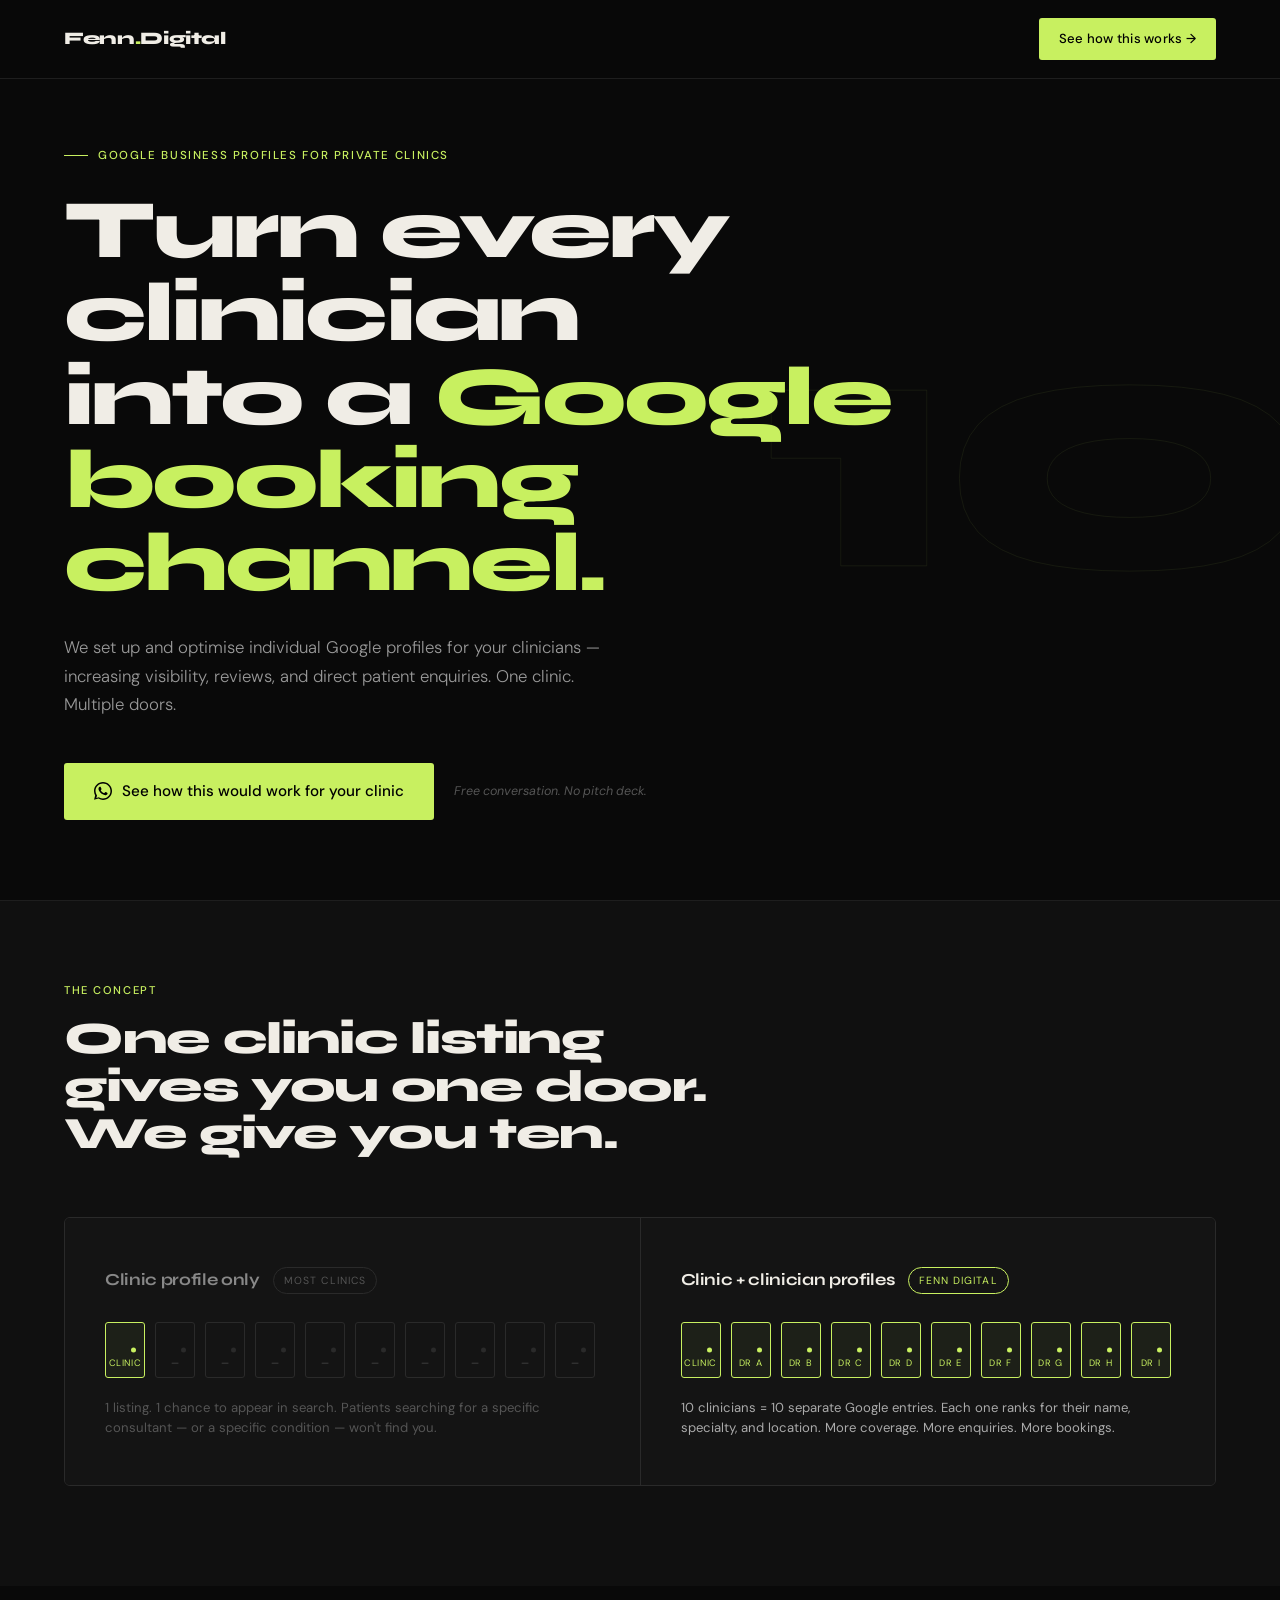
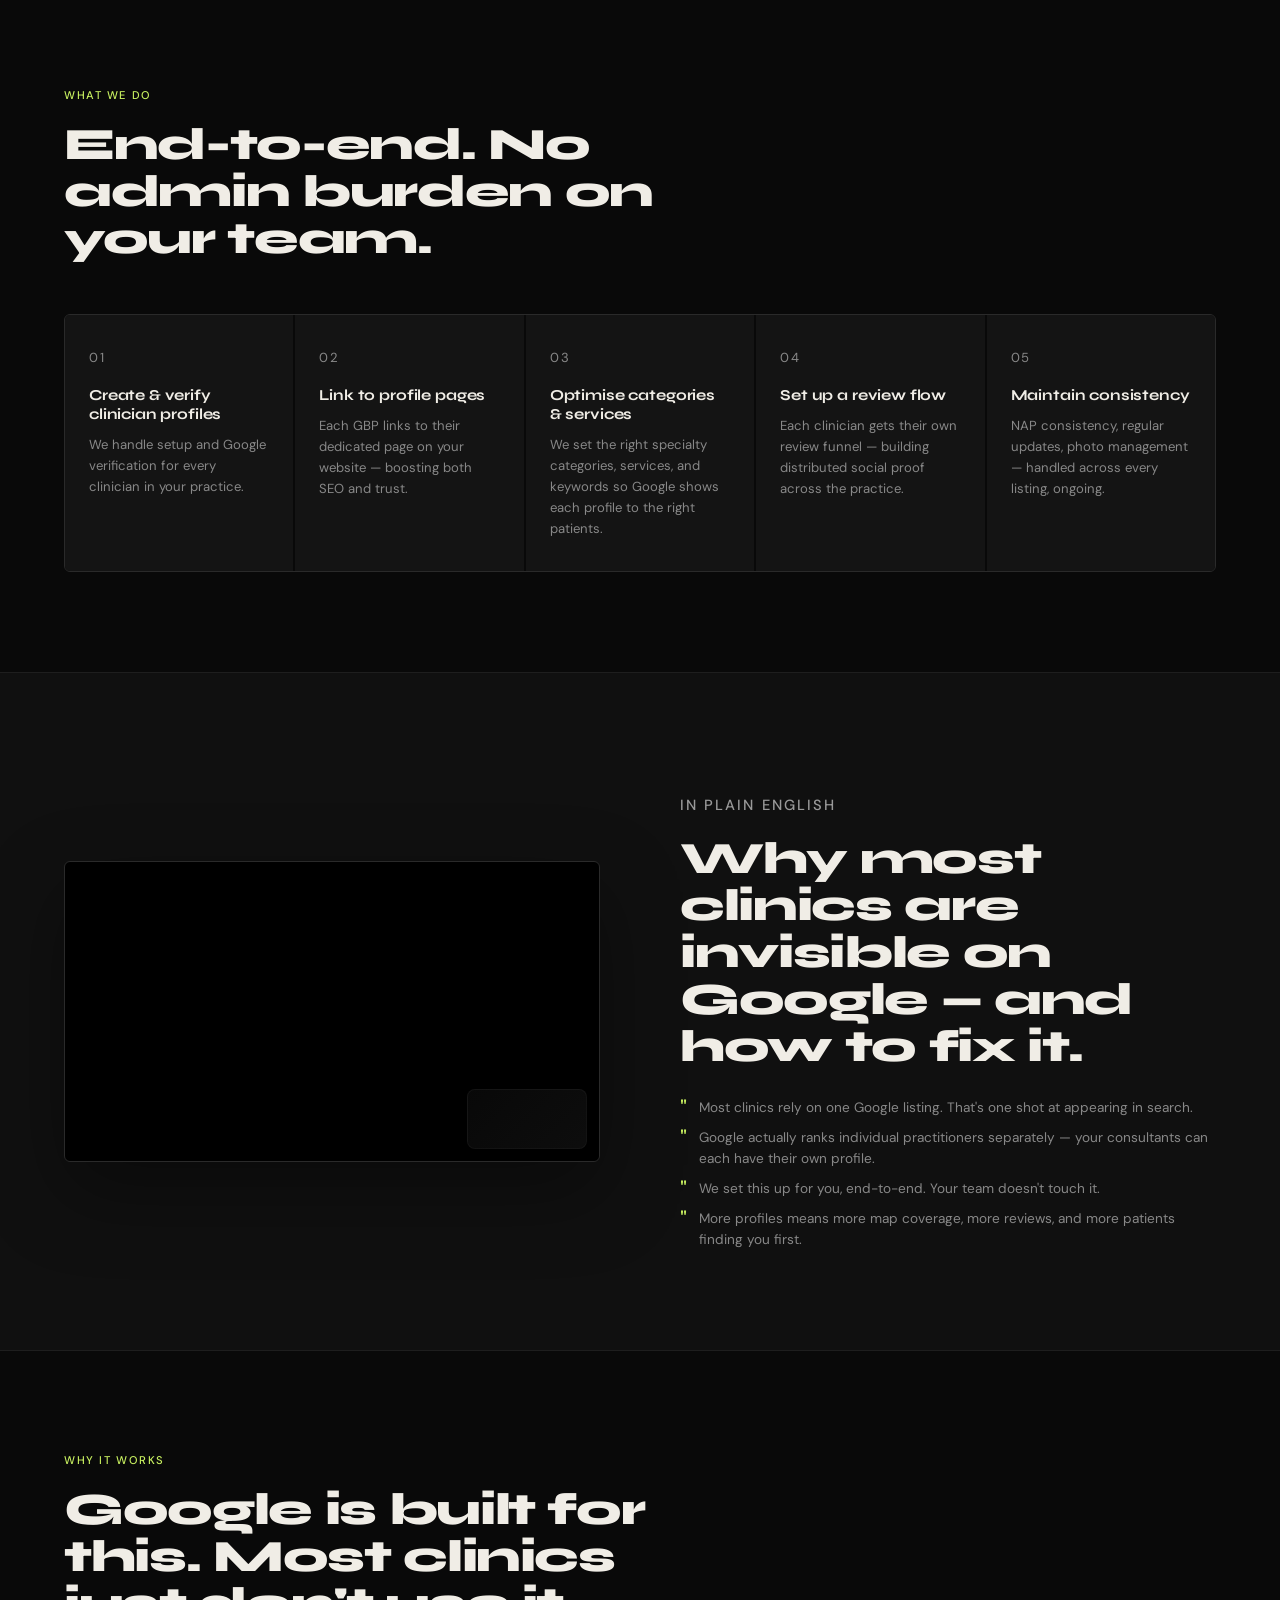
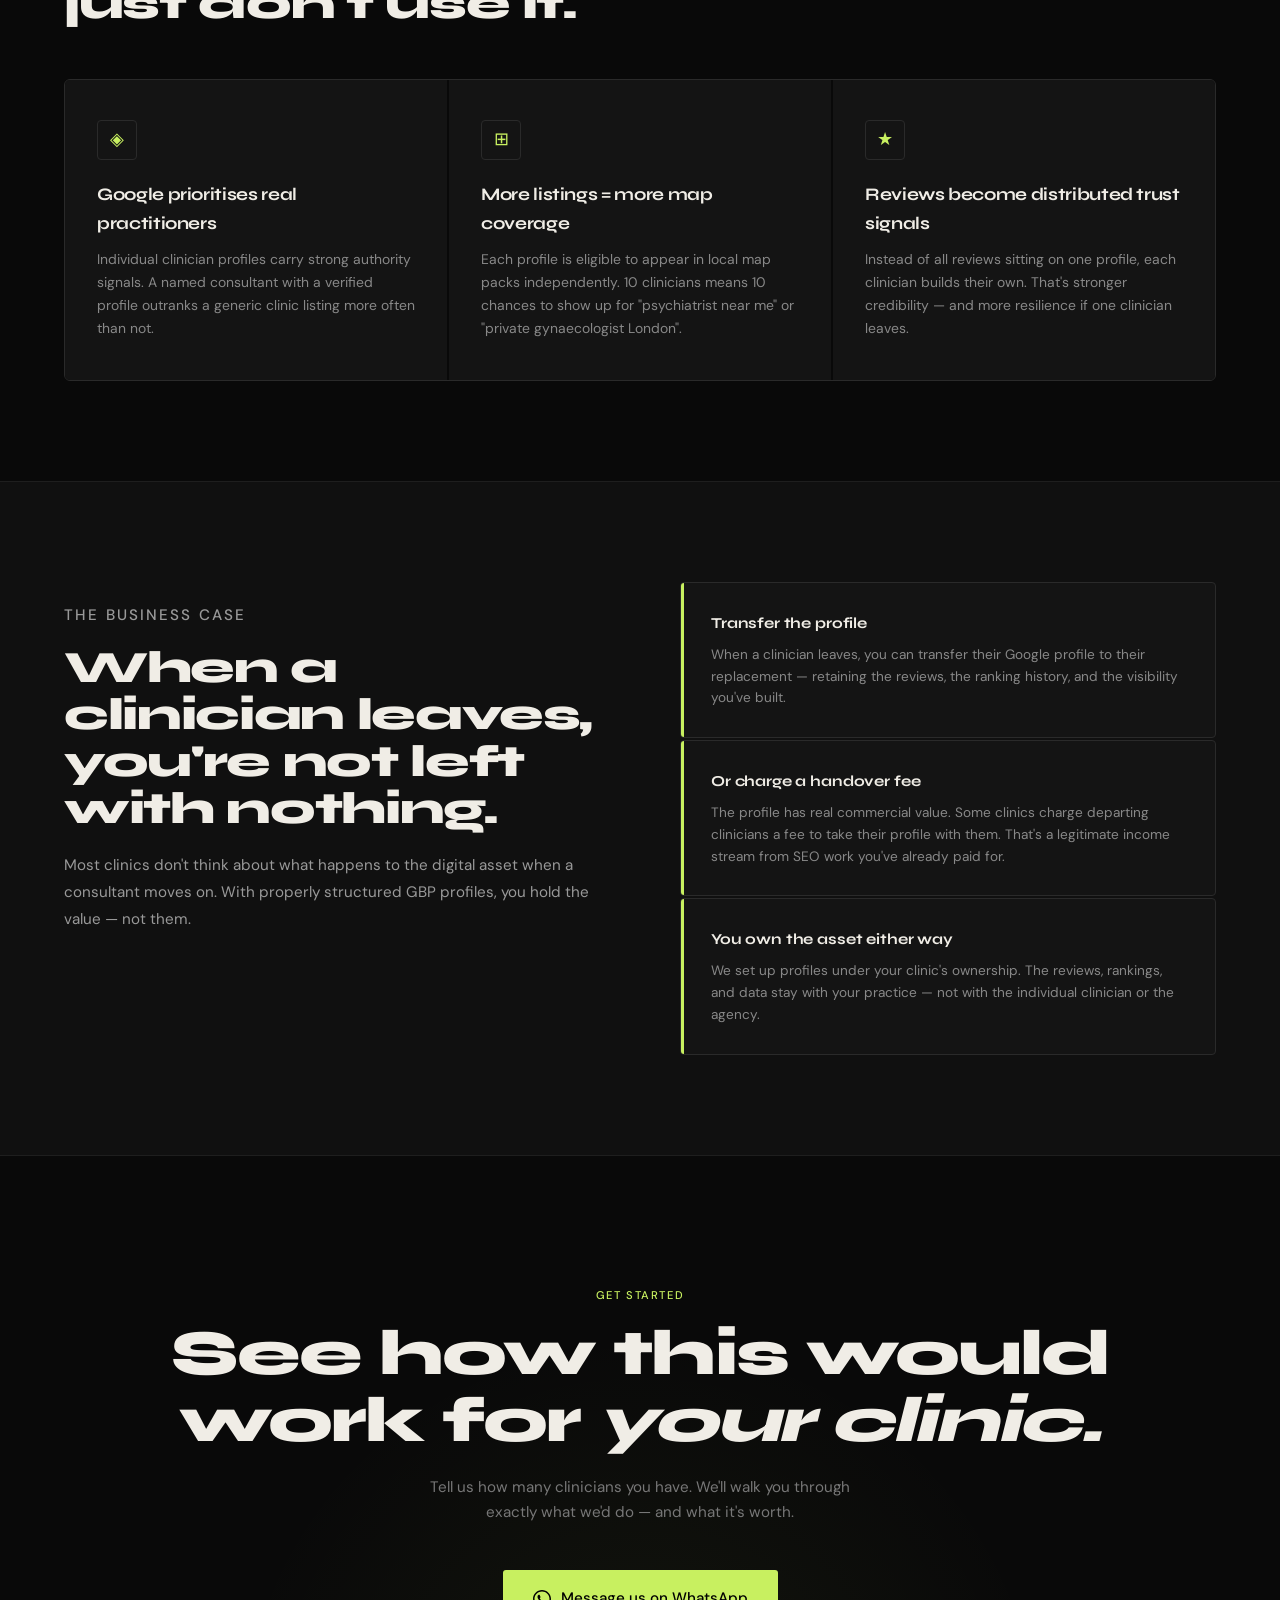
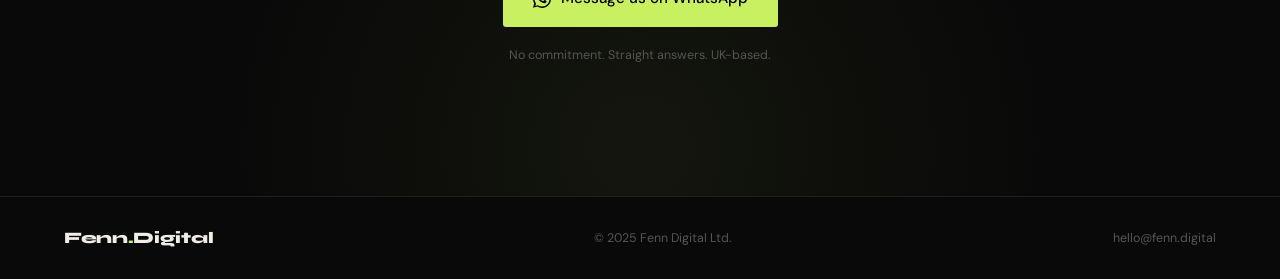
==== commit 166b8697: "Mask HeyGen logo on video" ====
--- a/index.html
+++ b/index.html
@@ -267,6 +267,16 @@
   .video-frame iframe {
     position: absolute; inset: 0;
     width: 100%; height: 100%; border: none;
+  }
+  .video-mask {
+    position: absolute;
+    right: 12px; bottom: 12px;
+    width: 120px; height: 60px;
+    background: linear-gradient(135deg, rgba(9,9,9,0.92), rgba(14,14,14,0.95));
+    border-radius: 8px;
+    border: 1px solid rgba(255,255,255,0.04);
+    box-shadow: 0 10px 30px rgba(0,0,0,0.45);
+    pointer-events: none;
   }
 
   .video-copy h2 { max-width: 100%; }
@@ -530,6 +540,7 @@
         allowfullscreen
         title="Clinic SEO video overview"
       ></iframe>
+      <div class="video-mask" aria-hidden="true"></div>
     </div>
     <div class="video-copy">
       <p class="section-label reveal">In plain English</p>
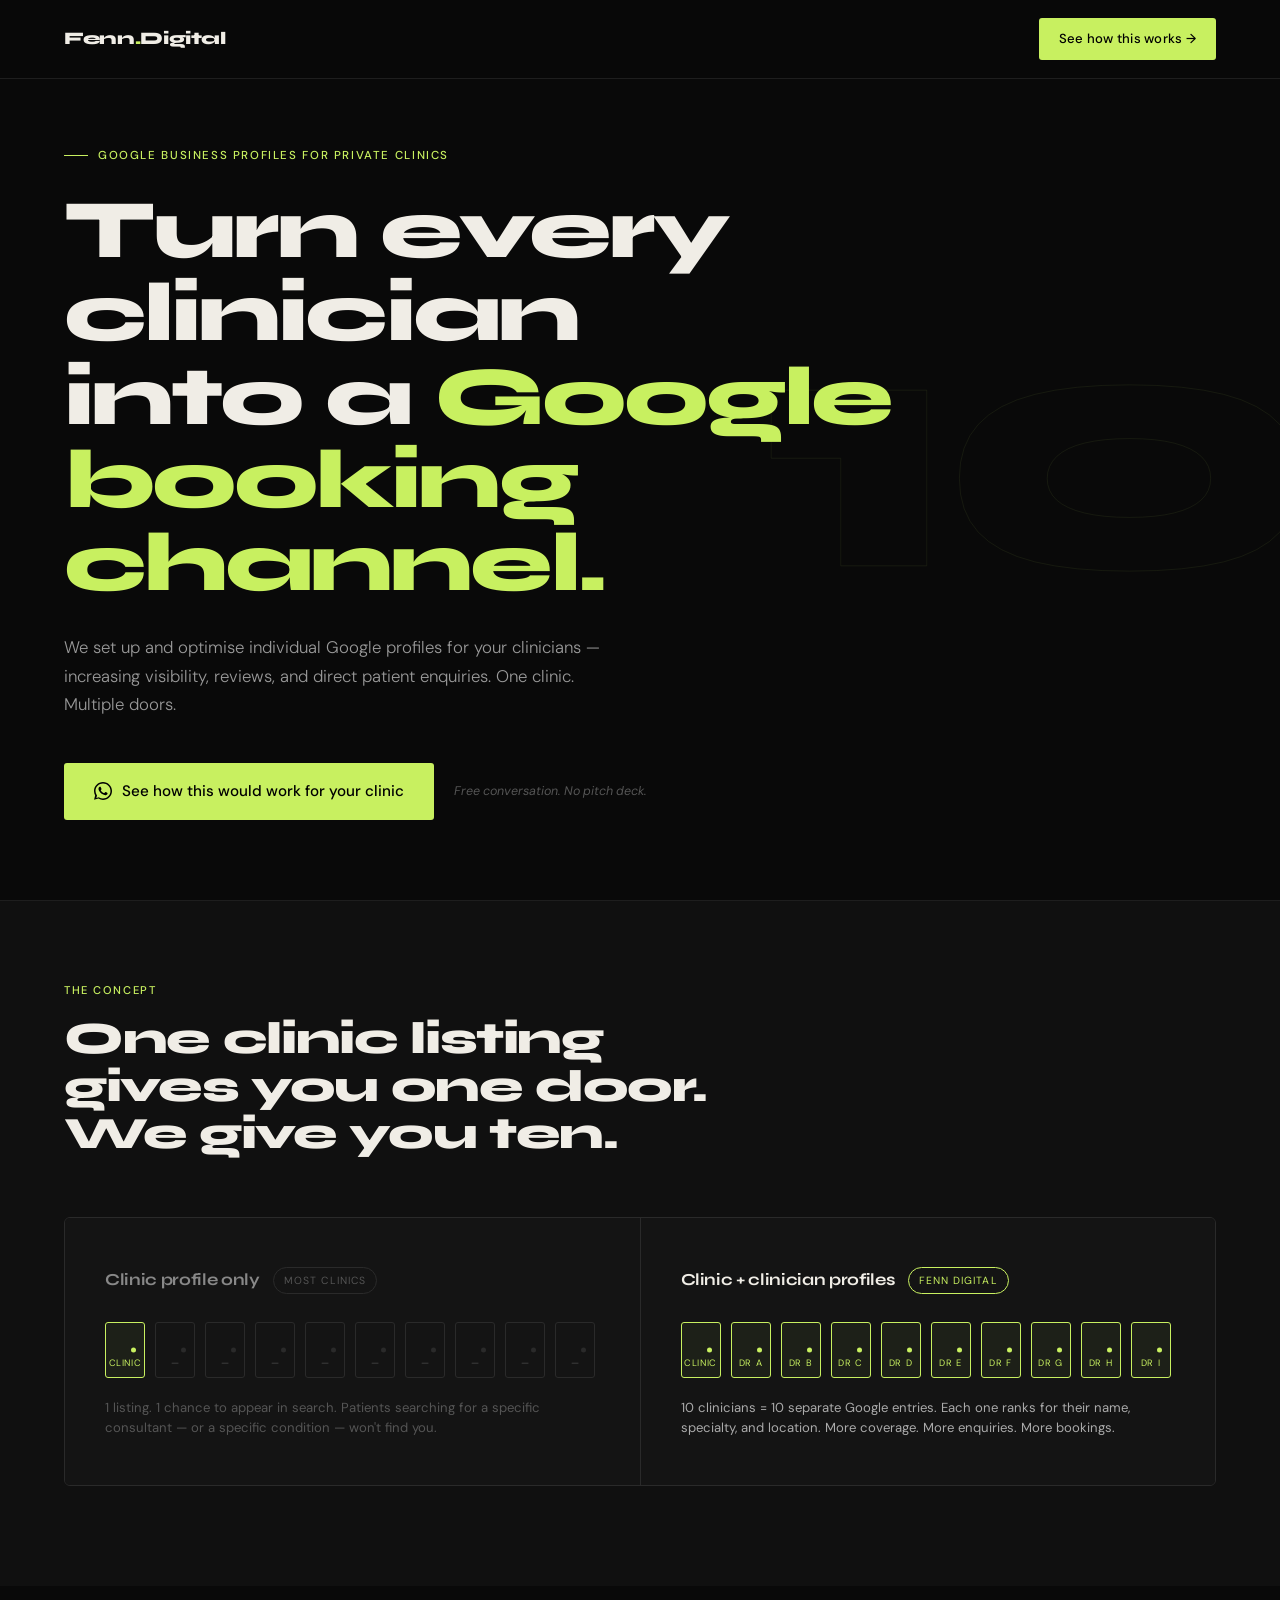
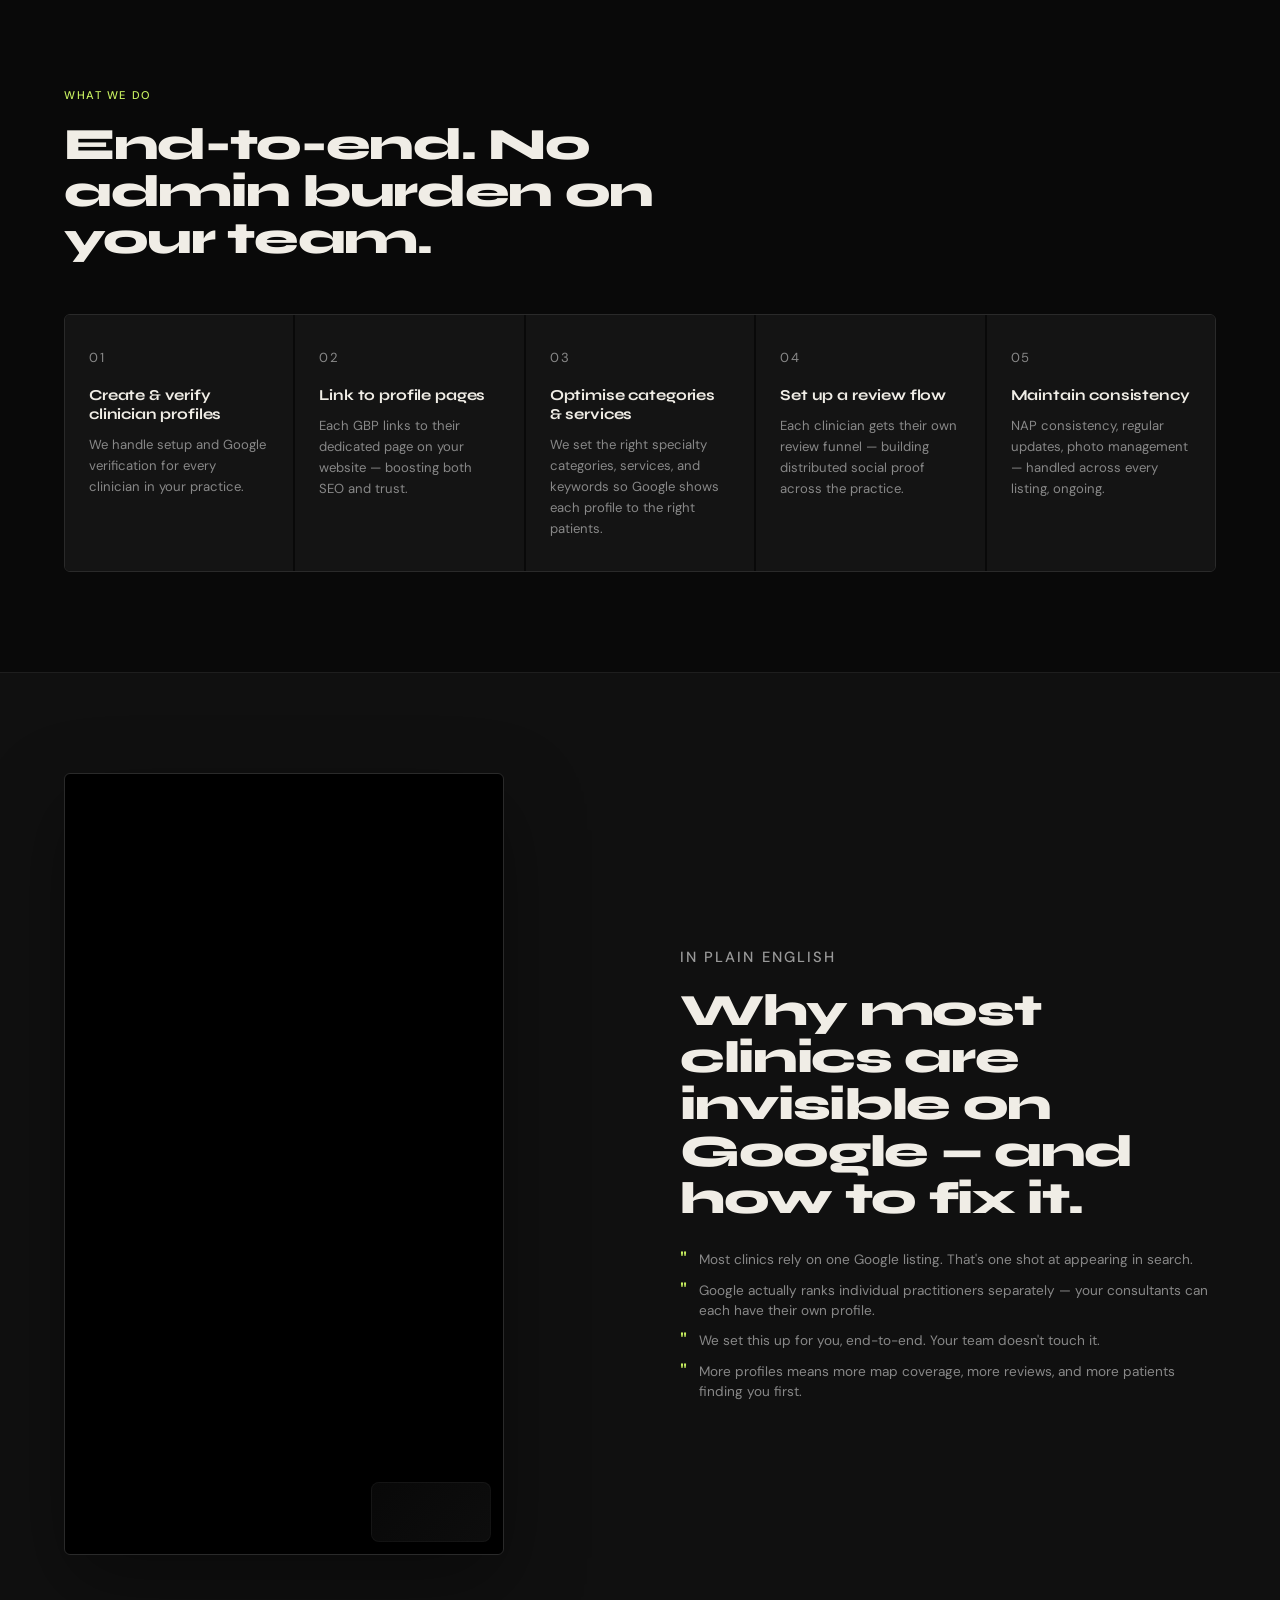
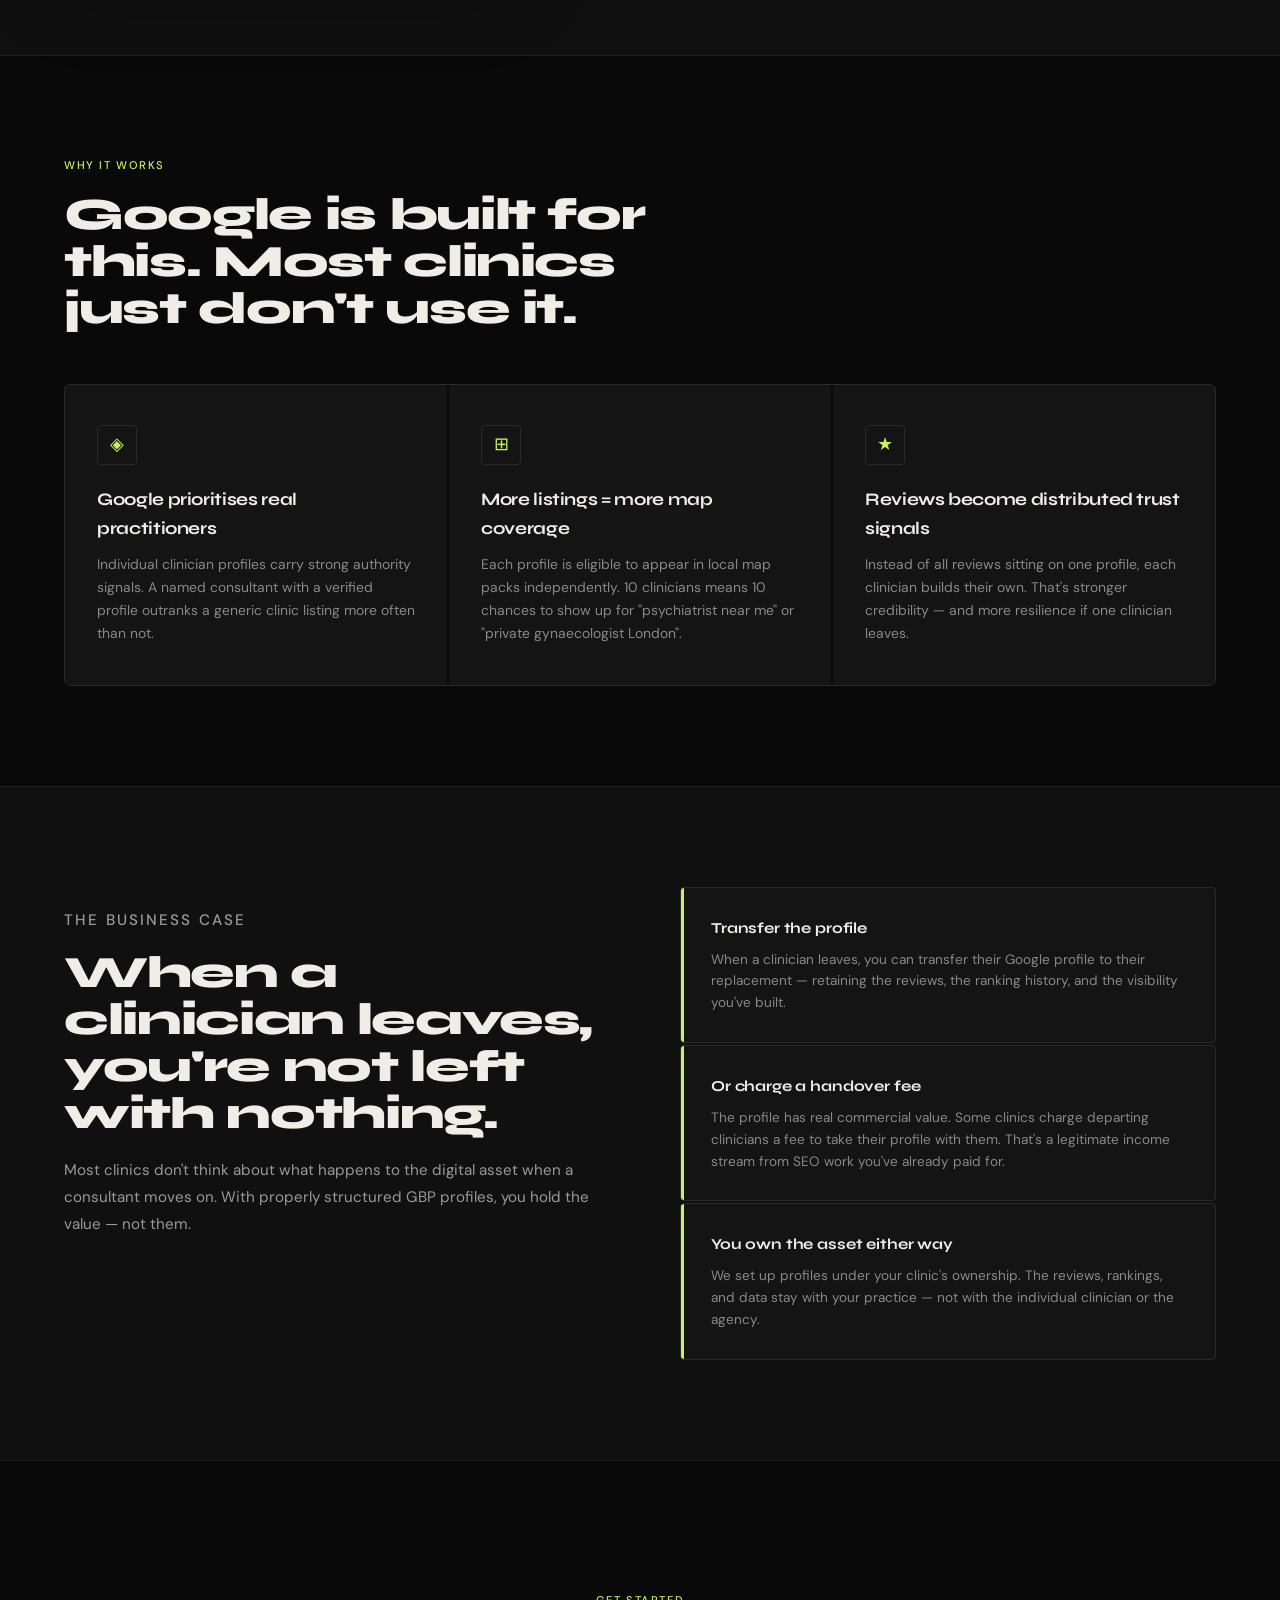
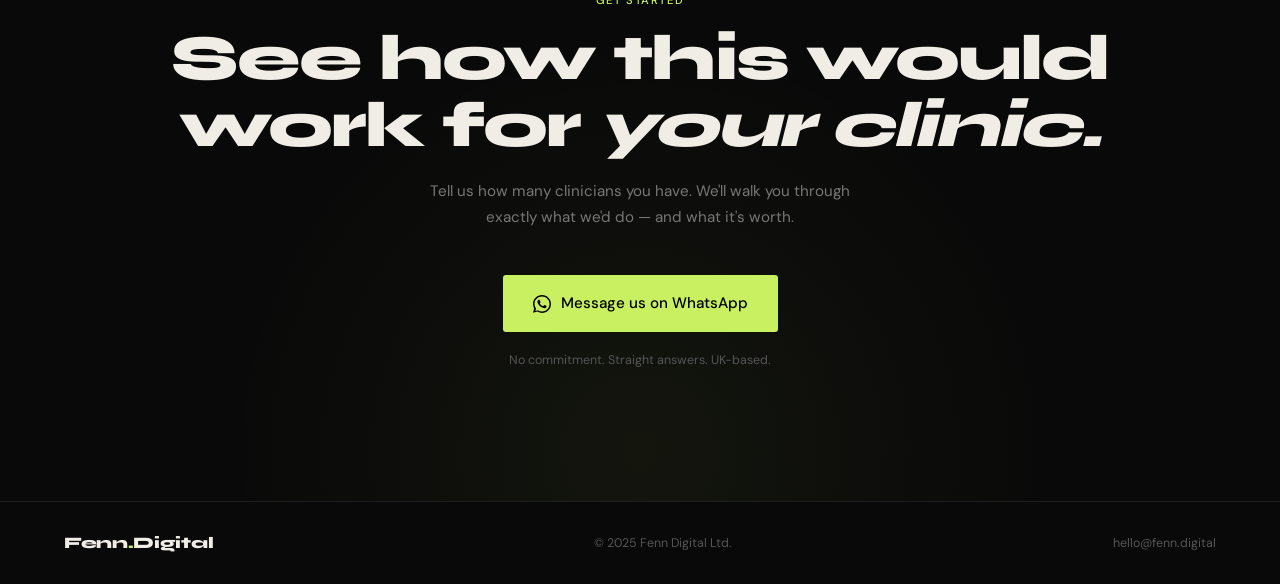
==== commit 03228dff: "Keep video portrait ratio" ====
--- a/index.html
+++ b/index.html
@@ -257,7 +257,8 @@
   .video-frame {
     position: relative;
     width: 100%;
-    aspect-ratio: 16 / 9;
+    aspect-ratio: 9 / 16; /* keep portrait video unstretched */
+    max-width: 440px;
     border: 1px solid var(--border-mid);
     border-radius: 6px;
     overflow: hidden;
